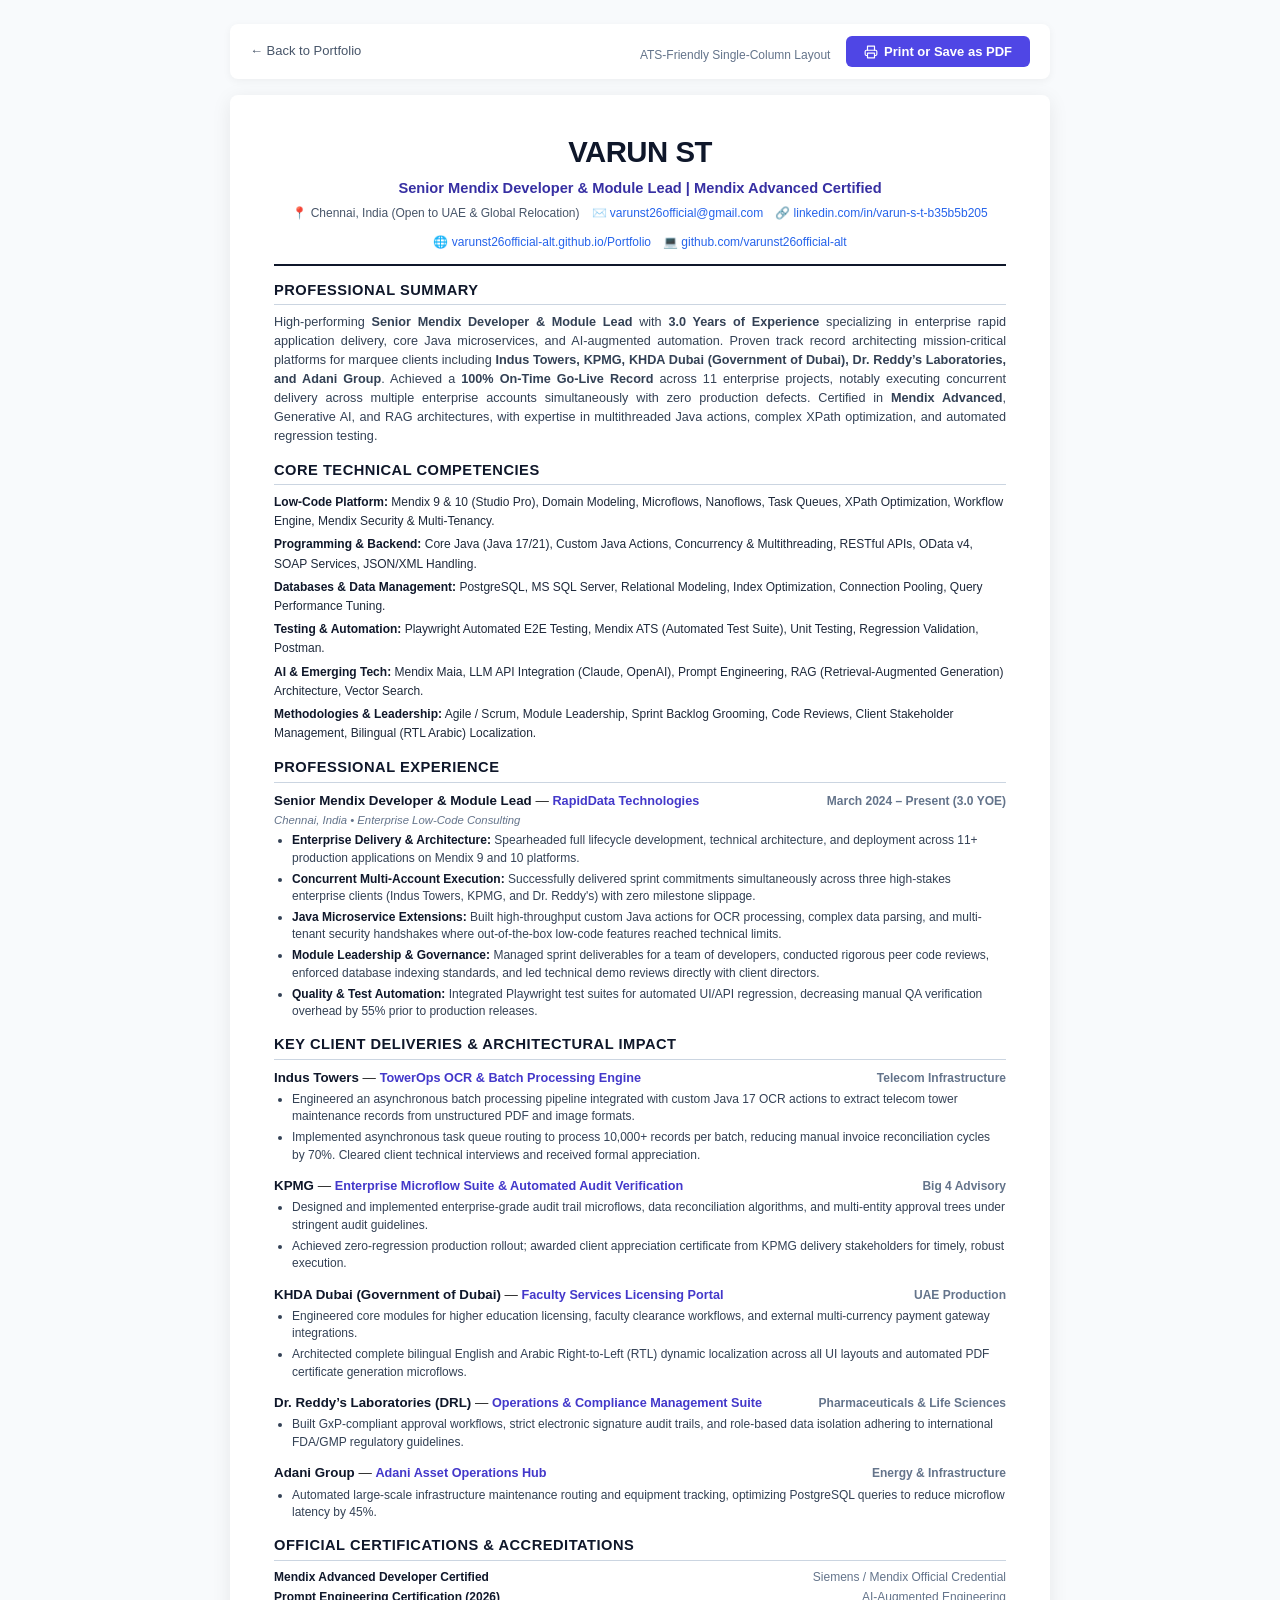
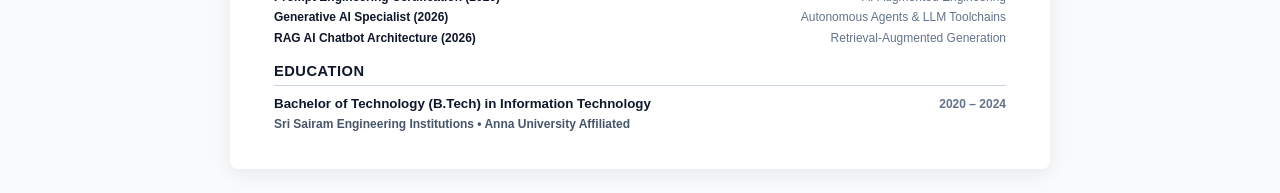
==== resume.html @ daab5177 "feat: add ATS-optimized resume.html and integrate View Resume CTA" ====
<!DOCTYPE html>
<html lang="en">
<head>
  <meta charset="UTF-8">
  <meta name="viewport" content="width=device-width, initial-scale=1.0">
  <title>Varun ST - Senior Mendix Developer & Module Lead Resume</title>
  <style>
    /* ATS-Optimized Clean Typography & Styling */
    @page {
      size: A4;
      margin: 14mm 16mm;
    }

    * {
      box-sizing: border-box;
      margin: 0;
      padding: 0;
    }

    body {
      font-family: -apple-system, BlinkMacSystemFont, "Segoe UI", Roboto, Helvetica, Arial, sans-serif;
      color: #1a1a1a;
      line-height: 1.45;
      font-size: 10pt;
      background-color: #f8fafc;
      padding: 24px;
    }

    .resume-container {
      max-width: 820px;
      margin: 0 auto;
      background: #ffffff;
      padding: 36px 44px;
      box-shadow: 0 4px 20px rgba(0, 0, 0, 0.08);
      border-radius: 8px;
    }

    /* Action Bar (Screen Only) */
    .action-bar {
      max-width: 820px;
      margin: 0 auto 16px auto;
      display: flex;
      justify-content: space-between;
      align-items: center;
      background: #ffffff;
      padding: 12px 20px;
      border-radius: 8px;
      box-shadow: 0 2px 8px rgba(0, 0, 0, 0.05);
    }

    .btn-print {
      background: #4f46e5;
      color: #ffffff;
      border: none;
      padding: 8px 18px;
      font-size: 13px;
      font-weight: 600;
      border-radius: 6px;
      cursor: pointer;
      display: inline-flex;
      align-items: center;
      gap: 6px;
      text-decoration: none;
    }

    .btn-back {
      color: #475569;
      text-decoration: none;
      font-size: 13px;
      font-weight: 500;
    }

    /* Header */
    header {
      border-bottom: 2px solid #0f172a;
      padding-bottom: 12px;
      margin-bottom: 14px;
      text-align: center;
    }

    h1 {
      font-size: 22pt;
      font-weight: 800;
      letter-spacing: -0.5px;
      color: #0f172a;
      text-transform: uppercase;
      margin-bottom: 4px;
    }

    .headline {
      font-size: 11pt;
      font-weight: 700;
      color: #3730a3;
      margin-bottom: 6px;
    }

    .contact-line {
      font-size: 9pt;
      color: #475569;
      display: flex;
      flex-wrap: wrap;
      justify-content: center;
      gap: 12px;
    }

    .contact-line a {
      color: #2563eb;
      text-decoration: none;
    }

    /* Section Headings */
    h2 {
      font-size: 11pt;
      font-weight: 800;
      color: #0f172a;
      text-transform: uppercase;
      letter-spacing: 0.5px;
      border-bottom: 1px solid #cbd5e1;
      padding-bottom: 3px;
      margin-top: 14px;
      margin-bottom: 8px;
    }

    /* Summary */
    .summary-text {
      font-size: 9.5pt;
      color: #334155;
      text-align: justify;
      line-height: 1.5;
    }

    /* Skills Grid */
    .skills-section {
      font-size: 9pt;
      color: #1e293b;
      line-height: 1.6;
    }

    .skills-row {
      margin-bottom: 4px;
    }

    .skills-label {
      font-weight: 700;
      color: #0f172a;
    }

    /* Experience & Projects */
    .experience-item {
      margin-bottom: 12px;
    }

    .item-header {
      display: flex;
      justify-content: space-between;
      align-items: baseline;
      margin-bottom: 2px;
    }

    .item-title {
      font-size: 10pt;
      font-weight: 700;
      color: #0f172a;
    }

    .item-company {
      font-size: 9.5pt;
      font-weight: 600;
      color: #4338ca;
    }

    .item-date {
      font-size: 9pt;
      font-weight: 600;
      color: #64748b;
    }

    .item-location {
      font-size: 8.5pt;
      color: #64748b;
      font-style: italic;
    }

    /* Bullet Lists */
    ul {
      list-style-type: disc;
      margin-left: 18px;
      margin-top: 4px;
    }

    li {
      font-size: 9pt;
      color: #334155;
      margin-bottom: 3.5px;
      line-height: 1.45;
    }

    li strong {
      color: #0f172a;
    }

    /* Certifications */
    .cert-item {
      display: flex;
      justify-content: space-between;
      font-size: 9pt;
      margin-bottom: 3px;
    }

    .cert-name {
      font-weight: 600;
      color: #0f172a;
    }

    .cert-issuer {
      color: #64748b;
    }

    /* Print Stylesheet Overrides */
    @media print {
      body {
        background: none;
        padding: 0;
        font-size: 9.5pt;
      }

      .action-bar {
        display: none !important;
      }

      .resume-container {
        box-shadow: none;
        padding: 0;
        max-width: 100%;
        border-radius: 0;
      }

      a {
        text-decoration: none;
        color: inherit;
      }
    }
  </style>
</head>
<body>

  <!-- Screen Top Bar with Print/Save Trigger -->
  <div class="action-bar">
    <a href="index.html" class="btn-back">← Back to Portfolio</a>
    <div>
      <span style="font-size: 12px; color: #64748b; margin-right: 12px;">ATS-Friendly Single-Column Layout</span>
      <button onclick="window.print()" class="btn-print">
        <svg width="14" height="14" viewBox="0 0 24 24" fill="none" stroke="currentColor" stroke-width="2" stroke-linecap="round" stroke-linejoin="round">
          <polyline points="6 9 6 2 18 2 18 9"></polyline>
          <path d="M6 18H4a2 2 0 0 1-2-2v-5a2 2 0 0 1 2-2h16a2 2 0 0 1 2 2v5a2 2 0 0 1-2 2h-2"></path>
          <rect x="6" y="14" width="12" height="8"></rect>
        </svg>
        Print or Save as PDF
      </button>
    </div>
  </div>

  <div class="resume-container">

    <!-- HEADER -->
    <header>
      <h1>VARUN ST</h1>
      <div class="headline">Senior Mendix Developer & Module Lead | Mendix Advanced Certified</div>
      <div class="contact-line">
        <span>📍 Chennai, India (Open to UAE & Global Relocation)</span>
        <span>✉️ <a href="mailto:varunst26official@gmail.com">varunst26official@gmail.com</a></span>
        <span>🔗 <a href="https://www.linkedin.com/in/varun-s-t-b35b5b205">linkedin.com/in/varun-s-t-b35b5b205</a></span>
        <span>🌐 <a href="https://varunst26official-alt.github.io/Portfolio/">varunst26official-alt.github.io/Portfolio</a></span>
        <span>💻 <a href="https://github.com/varunst26official-alt">github.com/varunst26official-alt</a></span>
      </div>
    </header>

    <!-- PROFESSIONAL SUMMARY -->
    <section>
      <h2>Professional Summary</h2>
      <p class="summary-text">
        High-performing <strong>Senior Mendix Developer & Module Lead</strong> with <strong>3.0 Years of Experience</strong> specializing in enterprise rapid application delivery, core Java microservices, and AI-augmented automation. Proven track record architecting mission-critical platforms for marquee clients including <strong>Indus Towers, KPMG, KHDA Dubai (Government of Dubai), Dr. Reddy’s Laboratories, and Adani Group</strong>. Achieved a <strong>100% On-Time Go-Live Record</strong> across 11 enterprise projects, notably executing concurrent delivery across multiple enterprise accounts simultaneously with zero production defects. Certified in <strong>Mendix Advanced</strong>, Generative AI, and RAG architectures, with expertise in multithreaded Java actions, complex XPath optimization, and automated regression testing.
      </p>
    </section>

    <!-- CORE TECHNICAL COMPETENCIES -->
    <section>
      <h2>Core Technical Competencies</h2>
      <div class="skills-section">
        <div class="skills-row">
          <span class="skills-label">Low-Code Platform:</span> Mendix 9 & 10 (Studio Pro), Domain Modeling, Microflows, Nanoflows, Task Queues, XPath Optimization, Workflow Engine, Mendix Security & Multi-Tenancy.
        </div>
        <div class="skills-row">
          <span class="skills-label">Programming & Backend:</span> Core Java (Java 17/21), Custom Java Actions, Concurrency & Multithreading, RESTful APIs, OData v4, SOAP Services, JSON/XML Handling.
        </div>
        <div class="skills-row">
          <span class="skills-label">Databases & Data Management:</span> PostgreSQL, MS SQL Server, Relational Modeling, Index Optimization, Connection Pooling, Query Performance Tuning.
        </div>
        <div class="skills-row">
          <span class="skills-label">Testing & Automation:</span> Playwright Automated E2E Testing, Mendix ATS (Automated Test Suite), Unit Testing, Regression Validation, Postman.
        </div>
        <div class="skills-row">
          <span class="skills-label">AI & Emerging Tech:</span> Mendix Maia, LLM API Integration (Claude, OpenAI), Prompt Engineering, RAG (Retrieval-Augmented Generation) Architecture, Vector Search.
        </div>
        <div class="skills-row">
          <span class="skills-label">Methodologies & Leadership:</span> Agile / Scrum, Module Leadership, Sprint Backlog Grooming, Code Reviews, Client Stakeholder Management, Bilingual (RTL Arabic) Localization.
        </div>
      </div>
    </section>

    <!-- PROFESSIONAL EXPERIENCE -->
    <section>
      <h2>Professional Experience</h2>
      <div class="experience-item">
        <div class="item-header">
          <div>
            <span class="item-title">Senior Mendix Developer & Module Lead</span> — <span class="item-company">RapidData Technologies</span>
          </div>
          <span class="item-date">March 2024 – Present (3.0 YOE)</span>
        </div>
        <div class="item-location">Chennai, India • Enterprise Low-Code Consulting</div>
        <ul>
          <li><strong>Enterprise Delivery & Architecture:</strong> Spearheaded full lifecycle development, technical architecture, and deployment across 11+ production applications on Mendix 9 and 10 platforms.</li>
          <li><strong>Concurrent Multi-Account Execution:</strong> Successfully delivered sprint commitments simultaneously across three high-stakes enterprise clients (Indus Towers, KPMG, and Dr. Reddy's) with zero milestone slippage.</li>
          <li><strong>Java Microservice Extensions:</strong> Built high-throughput custom Java actions for OCR processing, complex data parsing, and multi-tenant security handshakes where out-of-the-box low-code features reached technical limits.</li>
          <li><strong>Module Leadership & Governance:</strong> Managed sprint deliverables for a team of developers, conducted rigorous peer code reviews, enforced database indexing standards, and led technical demo reviews directly with client directors.</li>
          <li><strong>Quality & Test Automation:</strong> Integrated Playwright test suites for automated UI/API regression, decreasing manual QA verification overhead by 55% prior to production releases.</li>
        </ul>
      </div>
    </section>

    <!-- KEY CLIENT DELIVERIES & CASE STUDIES -->
    <section>
      <h2>Key Client Deliveries & Architectural Impact</h2>
      
      <div class="experience-item">
        <div class="item-header">
          <div>
            <span class="item-title">Indus Towers</span> — <span class="item-company">TowerOps OCR & Batch Processing Engine</span>
          </div>
          <span class="item-date">Telecom Infrastructure</span>
        </div>
        <ul>
          <li>Engineered an asynchronous batch processing pipeline integrated with custom Java 17 OCR actions to extract telecom tower maintenance records from unstructured PDF and image formats.</li>
          <li>Implemented asynchronous task queue routing to process 10,000+ records per batch, reducing manual invoice reconciliation cycles by 70%. Cleared client technical interviews and received formal appreciation.</li>
        </ul>
      </div>

      <div class="experience-item">
        <div class="item-header">
          <div>
            <span class="item-title">KPMG</span> — <span class="item-company">Enterprise Microflow Suite & Automated Audit Verification</span>
          </div>
          <span class="item-date">Big 4 Advisory</span>
        </div>
        <ul>
          <li>Designed and implemented enterprise-grade audit trail microflows, data reconciliation algorithms, and multi-entity approval trees under stringent audit guidelines.</li>
          <li>Achieved zero-regression production rollout; awarded client appreciation certificate from KPMG delivery stakeholders for timely, robust execution.</li>
        </ul>
      </div>

      <div class="experience-item">
        <div class="item-header">
          <div>
            <span class="item-title">KHDA Dubai (Government of Dubai)</span> — <span class="item-company">Faculty Services Licensing Portal</span>
          </div>
          <span class="item-date">UAE Production</span>
        </div>
        <ul>
          <li>Engineered core modules for higher education licensing, faculty clearance workflows, and external multi-currency payment gateway integrations.</li>
          <li>Architected complete bilingual English and Arabic Right-to-Left (RTL) dynamic localization across all UI layouts and automated PDF certificate generation microflows.</li>
        </ul>
      </div>

      <div class="experience-item">
        <div class="item-header">
          <div>
            <span class="item-title">Dr. Reddy’s Laboratories (DRL)</span> — <span class="item-company">Operations & Compliance Management Suite</span>
          </div>
          <span class="item-date">Pharmaceuticals & Life Sciences</span>
        </div>
        <ul>
          <li>Built GxP-compliant approval workflows, strict electronic signature audit trails, and role-based data isolation adhering to international FDA/GMP regulatory guidelines.</li>
        </ul>
      </div>

      <div class="experience-item">
        <div class="item-header">
          <div>
            <span class="item-title">Adani Group</span> — <span class="item-company">Adani Asset Operations Hub</span>
          </div>
          <span class="item-date">Energy & Infrastructure</span>
        </div>
        <ul>
          <li>Automated large-scale infrastructure maintenance routing and equipment tracking, optimizing PostgreSQL queries to reduce microflow latency by 45%.</li>
        </ul>
      </div>
    </section>

    <!-- CERTIFICATIONS -->
    <section>
      <h2>Official Certifications & Accreditations</h2>
      <div class="cert-item">
        <span class="cert-name">Mendix Advanced Developer Certified</span>
        <span class="cert-issuer">Siemens / Mendix Official Credential</span>
      </div>
      <div class="cert-item">
        <span class="cert-name">Prompt Engineering Certification (2026)</span>
        <span class="cert-issuer">AI-Augmented Engineering</span>
      </div>
      <div class="cert-item">
        <span class="cert-name">Generative AI Specialist (2026)</span>
        <span class="cert-issuer">Autonomous Agents & LLM Toolchains</span>
      </div>
      <div class="cert-item">
        <span class="cert-name">RAG AI Chatbot Architecture (2026)</span>
        <span class="cert-issuer">Retrieval-Augmented Generation</span>
      </div>
    </section>

    <!-- EDUCATION -->
    <section>
      <h2>Education</h2>
      <div class="item-header">
        <div>
          <span class="item-title">Bachelor of Technology (B.Tech) in Information Technology</span>
        </div>
        <span class="item-date">2020 – 2024</span>
      </div>
      <div class="item-company" style="color: #475569; font-size: 9pt;">Sri Sairam Engineering Institutions • Anna University Affiliated</div>
    </section>

  </div>

</body>
</html>
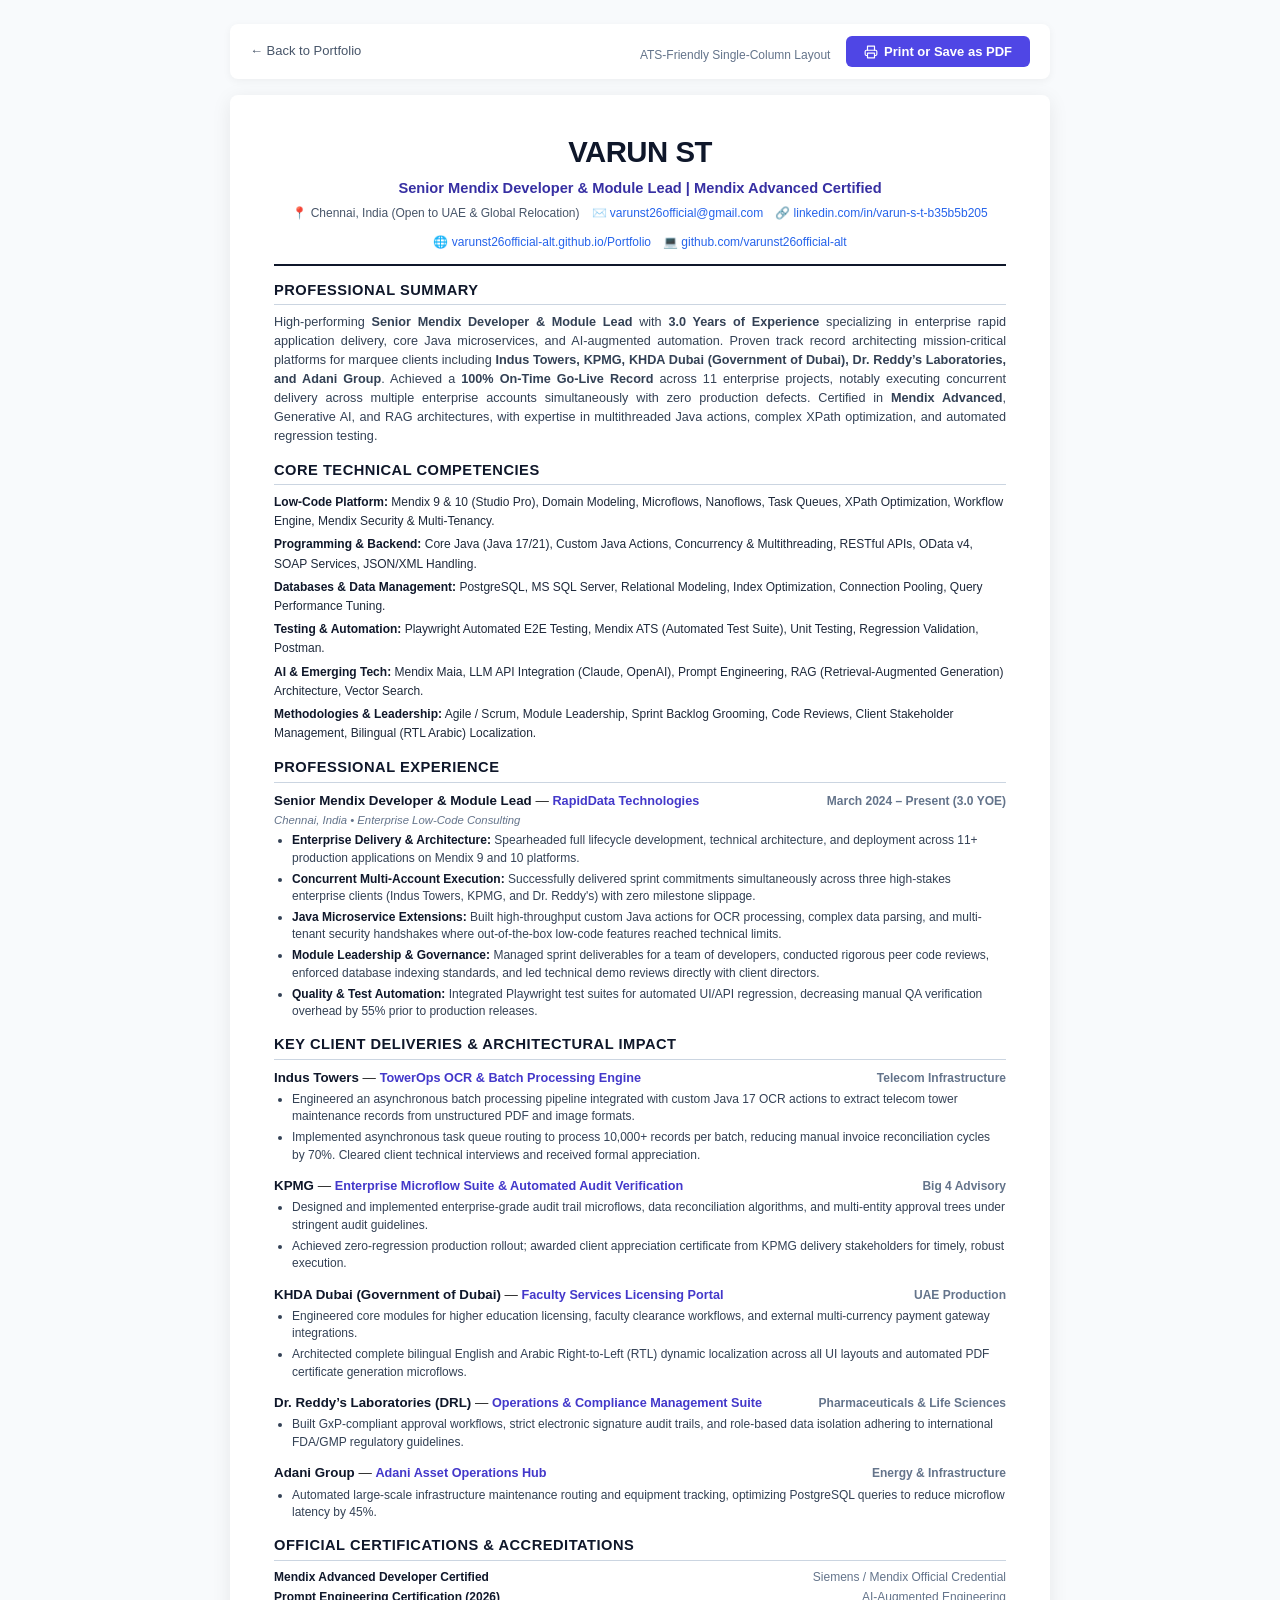
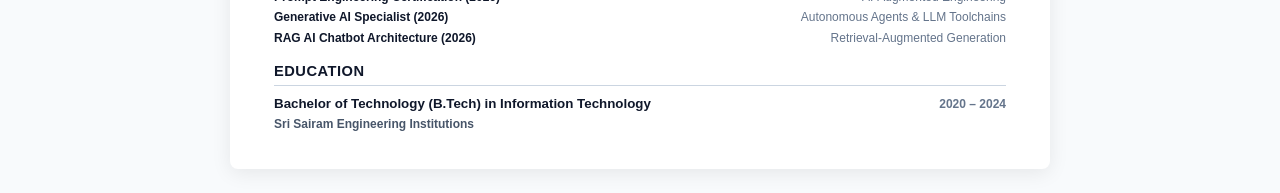
==== commit 89f21a66: "fix: remove Anna University affiliation from Education section" ====
--- a/resume.html
+++ b/resume.html
@@ -427,7 +427,7 @@
         </div>
         <span class="item-date">2020 – 2024</span>
       </div>
-      <div class="item-company" style="color: #475569; font-size: 9pt;">Sri Sairam Engineering Institutions • Anna University Affiliated</div>
+      <div class="item-company" style="color: #475569; font-size: 9pt;">Sri Sairam Engineering Institutions</div>
     </section>
 
   </div>
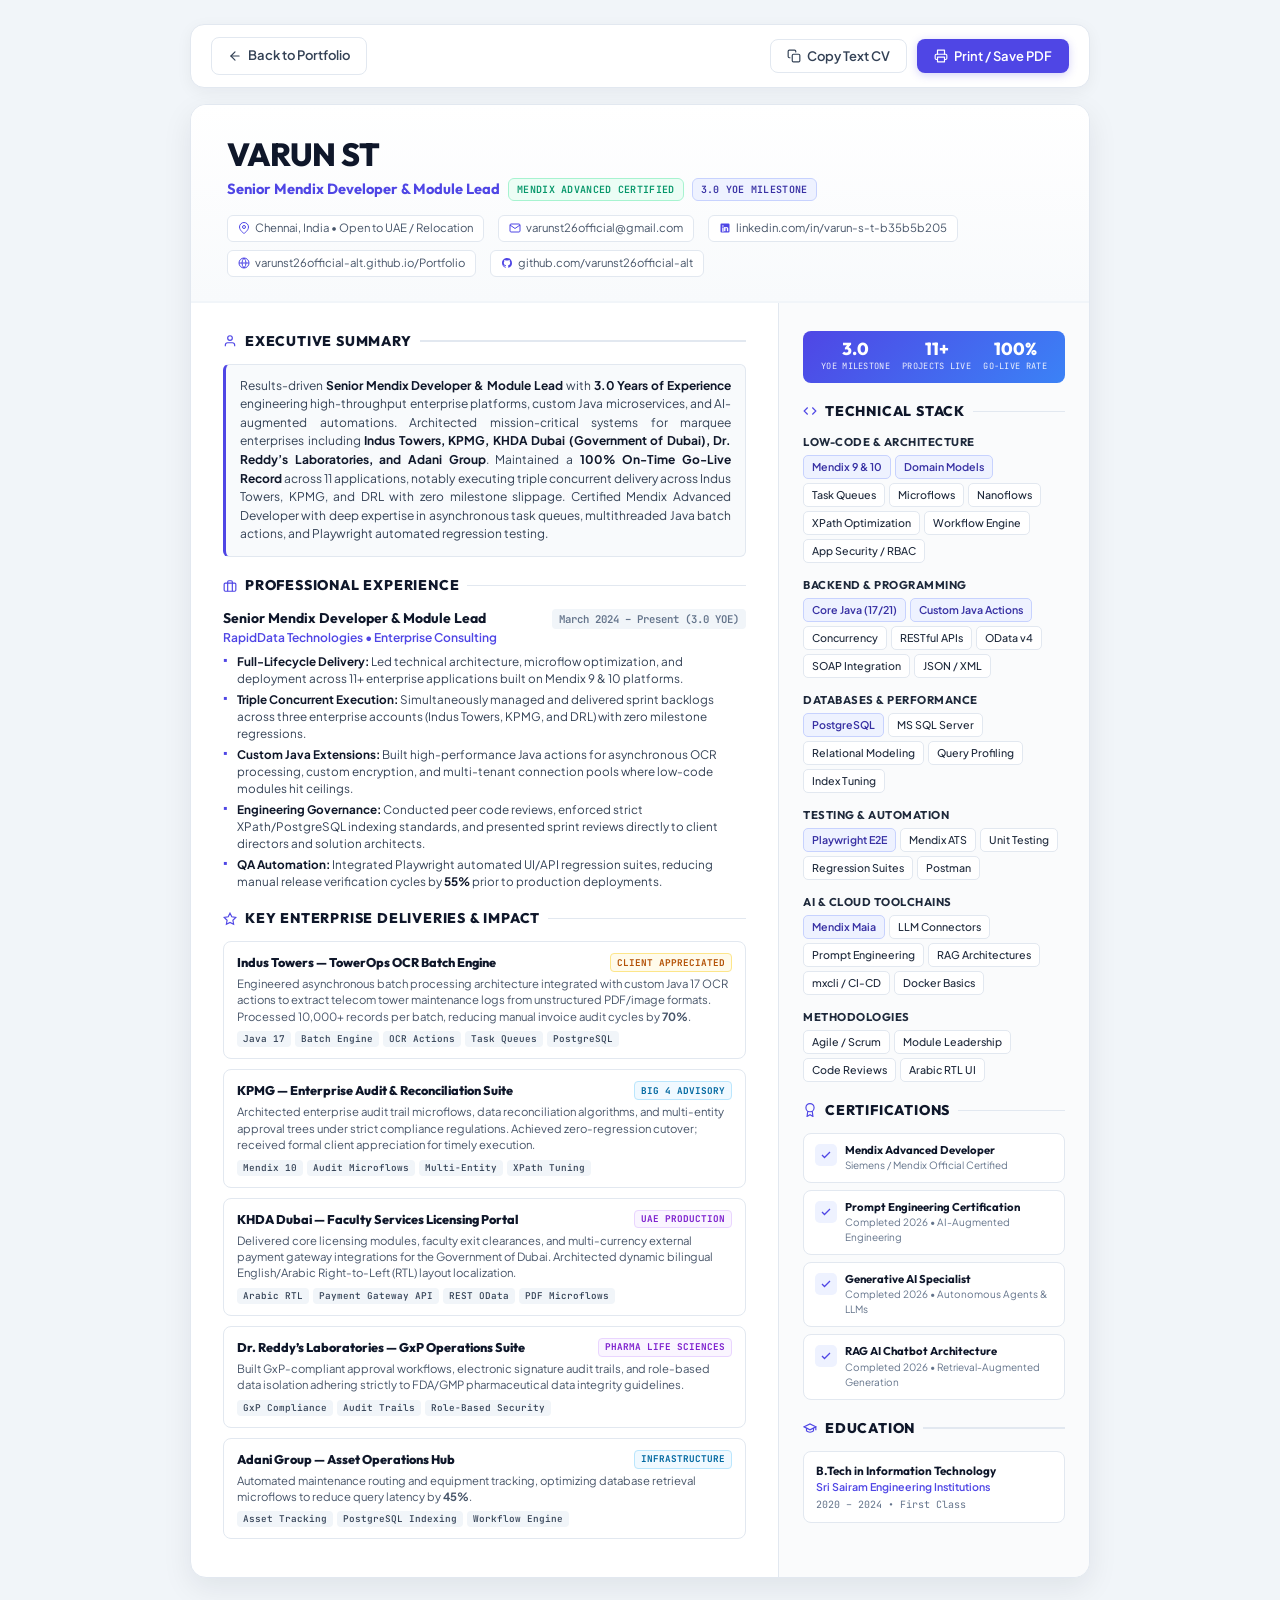
==== commit 8b33acf6: "feat: redesign resume with modern executive Picto aesthetic, tech chips, and print styles" ====
--- a/resume.html
+++ b/resume.html
@@ -3,12 +3,37 @@
 <head>
   <meta charset="UTF-8">
   <meta name="viewport" content="width=device-width, initial-scale=1.0">
-  <title>Varun ST - Senior Mendix Developer & Module Lead Resume</title>
+  <title>Varun ST — Senior Mendix Developer & Module Lead | Executive CV</title>
+  
+  <!-- Modern Google Fonts -->
+  <link rel="preconnect" href="https://fonts.googleapis.com">
+  <link rel="preconnect" href="https://fonts.gstatic.com" crossorigin>
+  <link href="https://fonts.googleapis.com/css2?family=Outfit:wght@400;500;600;700;800&family=Plus+Jakarta+Sans:wght@300;400;500;600;700;800&family=JetBrains+Mono:wght@400;500;600&display=swap" rel="stylesheet">
+
   <style>
-    /* ATS-Optimized Clean Typography & Styling */
+    /* CSS Variables for Clean Contemporary Theme */
+    :root {
+      --primary: #4f46e5;
+      --primary-dark: #3730a3;
+      --primary-light: #eef2ff;
+      --primary-border: #c7d2fe;
+      --slate-900: #0f172a;
+      --slate-800: #1e293b;
+      --slate-700: #334155;
+      --slate-600: #475569;
+      --slate-500: #64748b;
+      --slate-400: #94a3b8;
+      --slate-200: #e2e8f0;
+      --slate-100: #f1f5f9;
+      --slate-50: #f8fafc;
+      --emerald-600: #059669;
+      --emerald-50: #ecfdf5;
+      --emerald-border: #a7f3d0;
+    }
+
     @page {
       size: A4;
-      margin: 14mm 16mm;
+      margin: 12mm 14mm;
     }
 
     * {
@@ -18,419 +43,1056 @@
     }
 
     body {
-      font-family: -apple-system, BlinkMacSystemFont, "Segoe UI", Roboto, Helvetica, Arial, sans-serif;
-      color: #1a1a1a;
-      line-height: 1.45;
-      font-size: 10pt;
-      background-color: #f8fafc;
-      padding: 24px;
-    }
-
-    .resume-container {
-      max-width: 820px;
+      font-family: 'Plus Jakarta Sans', -apple-system, BlinkMacSystemFont, "Segoe UI", Roboto, sans-serif;
+      color: var(--slate-700);
+      background-color: #f1f5f9;
+      line-height: 1.5;
+      font-size: 9.5pt;
+      padding: 24px 16px;
+      -webkit-font-smoothing: antialiased;
+    }
+
+    /* Top Floating Action Bar */
+    .top-action-bar {
+      max-width: 900px;
+      margin: 0 auto 16px auto;
+      display: flex;
+      flex-wrap: wrap;
+      justify-content: space-between;
+      align-items: center;
+      gap: 12px;
+      background: #ffffff;
+      padding: 12px 20px;
+      border-radius: 14px;
+      box-shadow: 0 4px 16px rgba(15, 23, 42, 0.05);
+      border: 1px solid var(--slate-200);
+    }
+
+    .btn-group {
+      display: flex;
+      align-items: center;
+      gap: 10px;
+    }
+
+    .btn {
+      display: inline-flex;
+      align-items: center;
+      gap: 6px;
+      font-family: 'Plus Jakarta Sans', sans-serif;
+      font-size: 13px;
+      font-weight: 600;
+      padding: 8px 16px;
+      border-radius: 8px;
+      cursor: pointer;
+      text-decoration: none;
+      transition: all 0.2s ease;
+      border: 1px solid transparent;
+    }
+
+    .btn-primary {
+      background: var(--primary);
+      color: #ffffff;
+      box-shadow: 0 2px 8px rgba(79, 70, 229, 0.25);
+    }
+
+    .btn-primary:hover {
+      background: var(--primary-dark);
+      transform: translateY(-1px);
+    }
+
+    .btn-secondary {
+      background: #ffffff;
+      color: var(--slate-700);
+      border-color: var(--slate-200);
+    }
+
+    .btn-secondary:hover {
+      background: var(--slate-50);
+      border-color: var(--slate-400);
+      color: var(--slate-900);
+    }
+
+    /* Resume Document Wrapper */
+    .resume-canvas {
+      max-width: 900px;
       margin: 0 auto;
       background: #ffffff;
-      padding: 36px 44px;
-      box-shadow: 0 4px 20px rgba(0, 0, 0, 0.08);
-      border-radius: 8px;
-    }
-
-    /* Action Bar (Screen Only) */
-    .action-bar {
-      max-width: 820px;
-      margin: 0 auto 16px auto;
+      border-radius: 16px;
+      box-shadow: 0 10px 30px rgba(15, 23, 42, 0.08);
+      border: 1px solid var(--slate-200);
+      overflow: hidden;
+    }
+
+    /* Executive Header */
+    .resume-header {
+      padding: 32px 36px 24px 36px;
+      border-bottom: 2px solid var(--slate-100);
+      background: linear-gradient(180deg, #ffffff 0%, var(--slate-50) 100%);
+    }
+
+    .header-top {
       display: flex;
       justify-content: space-between;
-      align-items: center;
-      background: #ffffff;
-      padding: 12px 20px;
-      border-radius: 8px;
-      box-shadow: 0 2px 8px rgba(0, 0, 0, 0.05);
-    }
-
-    .btn-print {
-      background: #4f46e5;
-      color: #ffffff;
-      border: none;
-      padding: 8px 18px;
-      font-size: 13px;
-      font-weight: 600;
-      border-radius: 6px;
-      cursor: pointer;
-      display: inline-flex;
-      align-items: center;
-      gap: 6px;
-      text-decoration: none;
-    }
-
-    .btn-back {
-      color: #475569;
-      text-decoration: none;
-      font-size: 13px;
-      font-weight: 500;
-    }
-
-    /* Header */
-    header {
-      border-bottom: 2px solid #0f172a;
-      padding-bottom: 12px;
-      margin-bottom: 14px;
-      text-align: center;
-    }
-
-    h1 {
-      font-size: 22pt;
+      align-items: flex-start;
+      gap: 16px;
+      margin-bottom: 12px;
+    }
+
+    .name-block h1 {
+      font-family: 'Outfit', sans-serif;
+      font-size: 24pt;
       font-weight: 800;
+      color: var(--slate-900);
       letter-spacing: -0.5px;
-      color: #0f172a;
-      text-transform: uppercase;
-      margin-bottom: 4px;
-    }
-
-    .headline {
+      line-height: 1.1;
+      margin-bottom: 6px;
+    }
+
+    .role-badge-row {
+      display: flex;
+      flex-wrap: wrap;
+      align-items: center;
+      gap: 8px;
+    }
+
+    .role-title {
+      font-family: 'Outfit', sans-serif;
       font-size: 11pt;
       font-weight: 700;
-      color: #3730a3;
+      color: var(--primary);
+    }
+
+    .pill-badge {
+      display: inline-flex;
+      align-items: center;
+      gap: 4px;
+      font-family: 'JetBrains Mono', monospace;
+      font-size: 7.5pt;
+      font-weight: 600;
+      padding: 3px 8px;
+      border-radius: 6px;
+      text-transform: uppercase;
+      letter-spacing: 0.3px;
+    }
+
+    .pill-emerald {
+      background: var(--emerald-50);
+      color: var(--emerald-600);
+      border: 1px solid var(--emerald-border);
+    }
+
+    .pill-indigo {
+      background: var(--primary-light);
+      color: var(--primary-dark);
+      border: 1px solid var(--primary-border);
+    }
+
+    /* Contact Chips */
+    .contact-grid {
+      display: flex;
+      flex-wrap: wrap;
+      gap: 8px 14px;
+      margin-top: 14px;
+      font-size: 8.5pt;
+    }
+
+    .contact-item {
+      display: inline-flex;
+      align-items: center;
+      gap: 5px;
+      color: var(--slate-600);
+      text-decoration: none;
+      background: #ffffff;
+      padding: 4px 10px;
+      border-radius: 6px;
+      border: 1px solid var(--slate-200);
+      transition: all 0.15s ease;
+    }
+
+    .contact-item:hover {
+      color: var(--primary);
+      border-color: var(--primary-border);
+      background: var(--primary-light);
+    }
+
+    .contact-item svg {
+      width: 12px;
+      height: 12px;
+      flex-shrink: 0;
+      color: var(--primary);
+    }
+
+    /* Main Body 2-Column Split */
+    .resume-body {
+      display: grid;
+      grid-template-columns: 1fr 310px;
+      gap: 0;
+    }
+
+    .main-column {
+      padding: 28px 32px;
+      border-right: 1px solid var(--slate-200);
+    }
+
+    .side-column {
+      padding: 28px 24px;
+      background: #fafbfc;
+    }
+
+    /* Section Headers */
+    .section-title {
+      font-family: 'Outfit', sans-serif;
+      font-size: 10.5pt;
+      font-weight: 800;
+      color: var(--slate-900);
+      text-transform: uppercase;
+      letter-spacing: 0.8px;
+      display: flex;
+      align-items: center;
+      gap: 8px;
+      margin-bottom: 12px;
+      margin-top: 18px;
+    }
+
+    .section-title:first-child {
+      margin-top: 0;
+    }
+
+    .section-title::after {
+      content: "";
+      flex: 1;
+      height: 1.5px;
+      background: var(--slate-200);
+    }
+
+    .section-icon {
+      width: 14px;
+      height: 14px;
+      color: var(--primary);
+      flex-shrink: 0;
+    }
+
+    /* Summary Card */
+    .summary-box {
+      font-size: 9pt;
+      line-height: 1.55;
+      color: var(--slate-700);
+      background: var(--slate-50);
+      border: 1px solid var(--slate-200);
+      border-left: 3px solid var(--primary);
+      padding: 12px 14px;
+      border-radius: 6px;
+      margin-bottom: 16px;
+      text-align: justify;
+    }
+
+    .summary-box strong {
+      color: var(--slate-900);
+    }
+
+    /* Experience Card */
+    .job-card {
+      margin-bottom: 16px;
+      break-inside: avoid;
+    }
+
+    .job-header {
+      display: flex;
+      justify-content: space-between;
+      align-items: baseline;
+      gap: 8px;
+      margin-bottom: 4px;
+    }
+
+    .job-title {
+      font-family: 'Outfit', sans-serif;
+      font-size: 10.5pt;
+      font-weight: 700;
+      color: var(--slate-900);
+    }
+
+    .job-company {
+      font-size: 9pt;
+      font-weight: 600;
+      color: var(--primary);
+    }
+
+    .job-meta {
+      font-family: 'JetBrains Mono', monospace;
+      font-size: 8pt;
+      font-weight: 600;
+      color: var(--slate-500);
+      background: var(--slate-100);
+      padding: 2px 7px;
+      border-radius: 4px;
+      white-space: nowrap;
+    }
+
+    /* Project Items */
+    .project-entry {
+      background: #ffffff;
+      border: 1px solid var(--slate-200);
+      border-radius: 8px;
+      padding: 11px 13px;
+      margin-bottom: 10px;
+      break-inside: avoid;
+      transition: border-color 0.15s ease;
+    }
+
+    .project-entry:hover {
+      border-color: var(--primary-border);
+    }
+
+    .project-header-line {
+      display: flex;
+      justify-content: space-between;
+      align-items: center;
+      gap: 6px;
+      margin-bottom: 4px;
+    }
+
+    .project-client {
+      font-family: 'Outfit', sans-serif;
+      font-size: 9.5pt;
+      font-weight: 800;
+      color: var(--slate-900);
+      display: flex;
+      align-items: center;
+      gap: 6px;
+    }
+
+    .project-badge {
+      font-family: 'JetBrains Mono', monospace;
+      font-size: 7pt;
+      font-weight: 700;
+      padding: 1.5px 6px;
+      border-radius: 4px;
+      text-transform: uppercase;
+    }
+
+    .badge-amber {
+      background: #fffbeb;
+      color: #b45309;
+      border: 1px solid #fde68a;
+    }
+
+    .badge-sky {
+      background: #f0f9ff;
+      color: #0369a1;
+      border: 1px solid #bae6fd;
+    }
+
+    .badge-purple {
+      background: #faf5ff;
+      color: #7e22ce;
+      border: 1px solid #e9d5ff;
+    }
+
+    .project-desc {
+      font-size: 8.5pt;
+      color: var(--slate-600);
+      line-height: 1.45;
       margin-bottom: 6px;
     }
 
-    .contact-line {
+    .tech-tags {
+      display: flex;
+      flex-wrap: wrap;
+      gap: 4px;
+    }
+
+    .tech-tag {
+      font-family: 'JetBrains Mono', monospace;
+      font-size: 7pt;
+      font-weight: 500;
+      background: var(--slate-100);
+      color: var(--slate-700);
+      padding: 1px 6px;
+      border-radius: 4px;
+    }
+
+    /* Bullet Points */
+    ul.bullet-list {
+      list-style-type: none;
+      margin-top: 6px;
+    }
+
+    ul.bullet-list li {
+      position: relative;
+      padding-left: 14px;
+      font-size: 8.8pt;
+      color: var(--slate-700);
+      margin-bottom: 4px;
+      line-height: 1.45;
+    }
+
+    ul.bullet-list li::before {
+      content: "▪";
+      position: absolute;
+      left: 0;
+      color: var(--primary);
       font-size: 9pt;
-      color: #475569;
-      display: flex;
-      flex-wrap: wrap;
-      justify-content: center;
-      gap: 12px;
-    }
-
-    .contact-line a {
-      color: #2563eb;
-      text-decoration: none;
-    }
-
-    /* Section Headings */
-    h2 {
-      font-size: 11pt;
-      font-weight: 800;
-      color: #0f172a;
+      line-height: 1.2;
+    }
+
+    ul.bullet-list li strong {
+      color: var(--slate-900);
+    }
+
+    /* Sidebar Skills Categories */
+    .skill-block {
+      margin-bottom: 14px;
+      break-inside: avoid;
+    }
+
+    .skill-category-name {
+      font-family: 'Outfit', sans-serif;
+      font-size: 8.5pt;
+      font-weight: 700;
+      color: var(--slate-800);
       text-transform: uppercase;
       letter-spacing: 0.5px;
-      border-bottom: 1px solid #cbd5e1;
-      padding-bottom: 3px;
-      margin-top: 14px;
-      margin-bottom: 8px;
-    }
-
-    /* Summary */
-    .summary-text {
-      font-size: 9.5pt;
-      color: #334155;
-      text-align: justify;
-      line-height: 1.5;
-    }
-
-    /* Skills Grid */
-    .skills-section {
-      font-size: 9pt;
-      color: #1e293b;
-      line-height: 1.6;
-    }
-
-    .skills-row {
       margin-bottom: 4px;
-    }
-
-    .skills-label {
+      display: flex;
+      align-items: center;
+      gap: 4px;
+    }
+
+    .skill-chips {
+      display: flex;
+      flex-wrap: wrap;
+      gap: 4px;
+    }
+
+    .skill-chip {
+      font-size: 8pt;
+      background: #ffffff;
+      border: 1px solid var(--slate-200);
+      padding: 3px 8px;
+      border-radius: 5px;
+      color: var(--slate-800);
+      font-weight: 500;
+      display: inline-block;
+    }
+
+    .skill-chip.highlight {
+      background: var(--primary-light);
+      border-color: var(--primary-border);
+      color: var(--primary-dark);
+      font-weight: 600;
+    }
+
+    /* Sidebar Certifications Cards */
+    .cert-card {
+      background: #ffffff;
+      border: 1px solid var(--slate-200);
+      border-radius: 8px;
+      padding: 9px 11px;
+      margin-bottom: 7px;
+      display: flex;
+      align-items: flex-start;
+      gap: 8px;
+      break-inside: avoid;
+    }
+
+    .cert-icon-wrap {
+      width: 22px;
+      height: 22px;
+      border-radius: 5px;
+      background: var(--primary-light);
+      color: var(--primary);
+      display: flex;
+      align-items: center;
+      justify-content: center;
+      flex-shrink: 0;
+      margin-top: 1px;
+    }
+
+    .cert-info h4 {
+      font-family: 'Outfit', sans-serif;
+      font-size: 8.5pt;
       font-weight: 700;
-      color: #0f172a;
-    }
-
-    /* Experience & Projects */
-    .experience-item {
-      margin-bottom: 12px;
-    }
-
-    .item-header {
-      display: flex;
-      justify-content: space-between;
-      align-items: baseline;
-      margin-bottom: 2px;
-    }
-
-    .item-title {
-      font-size: 10pt;
+      color: var(--slate-900);
+      line-height: 1.25;
+    }
+
+    .cert-info p {
+      font-size: 7.5pt;
+      color: var(--slate-500);
+      margin-top: 1px;
+    }
+
+    /* Education & Highlights */
+    .edu-card {
+      background: #ffffff;
+      border: 1px solid var(--slate-200);
+      border-radius: 8px;
+      padding: 10px 12px;
+      break-inside: avoid;
+    }
+
+    .edu-degree {
+      font-family: 'Outfit', sans-serif;
+      font-size: 8.8pt;
       font-weight: 700;
-      color: #0f172a;
-    }
-
-    .item-company {
-      font-size: 9.5pt;
+      color: var(--slate-900);
+    }
+
+    .edu-inst {
+      font-size: 8pt;
+      color: var(--primary);
       font-weight: 600;
-      color: #4338ca;
-    }
-
-    .item-date {
-      font-size: 9pt;
+    }
+
+    .edu-year {
+      font-family: 'JetBrains Mono', monospace;
+      font-size: 7.5pt;
+      color: var(--slate-500);
+      margin-top: 2px;
+    }
+
+    /* Key Achievement Metric Banner */
+    .metric-banner {
+      background: linear-gradient(135deg, #4f46e5 0%, #3b82f6 100%);
+      color: #ffffff;
+      padding: 10px 12px;
+      border-radius: 8px;
+      margin-bottom: 14px;
+      display: flex;
+      align-items: center;
+      justify-content: space-around;
+      text-align: center;
+    }
+
+    .metric-item .val {
+      font-family: 'Outfit', sans-serif;
+      font-size: 13pt;
+      font-weight: 800;
+      line-height: 1;
+    }
+
+    .metric-item .lbl {
+      font-family: 'JetBrains Mono', monospace;
+      font-size: 6.5pt;
+      text-transform: uppercase;
+      letter-spacing: 0.3px;
+      opacity: 0.9;
+      margin-top: 2px;
+    }
+
+    /* Toast Notification for Clipboard */
+    #copyToast {
+      display: none;
+      position: fixed;
+      bottom: 24px;
+      right: 24px;
+      background: #0f172a;
+      color: #ffffff;
+      padding: 10px 18px;
+      border-radius: 8px;
+      font-size: 12px;
       font-weight: 600;
-      color: #64748b;
-    }
-
-    .item-location {
-      font-size: 8.5pt;
-      color: #64748b;
-      font-style: italic;
-    }
-
-    /* Bullet Lists */
-    ul {
-      list-style-type: disc;
-      margin-left: 18px;
-      margin-top: 4px;
-    }
-
-    li {
-      font-size: 9pt;
-      color: #334155;
-      margin-bottom: 3.5px;
-      line-height: 1.45;
-    }
-
-    li strong {
-      color: #0f172a;
-    }
-
-    /* Certifications */
-    .cert-item {
-      display: flex;
-      justify-content: space-between;
-      font-size: 9pt;
-      margin-bottom: 3px;
-    }
-
-    .cert-name {
-      font-weight: 600;
-      color: #0f172a;
-    }
-
-    .cert-issuer {
-      color: #64748b;
-    }
-
-    /* Print Stylesheet Overrides */
+      box-shadow: 0 4px 14px rgba(0,0,0,0.2);
+      z-index: 1000;
+    }
+
+    /* PRINT SPECIFIC STYLES */
     @media print {
       body {
-        background: none;
-        padding: 0;
-        font-size: 9.5pt;
-      }
-
-      .action-bar {
+        background: #ffffff !important;
+        padding: 0 !important;
+        color: #0f172a !important;
+        font-size: 9pt !important;
+      }
+
+      .top-action-bar, #copyToast {
         display: none !important;
       }
 
-      .resume-container {
-        box-shadow: none;
-        padding: 0;
-        max-width: 100%;
-        border-radius: 0;
+      .resume-canvas {
+        box-shadow: none !important;
+        border: none !important;
+        max-width: 100% !important;
+        border-radius: 0 !important;
+      }
+
+      .resume-header {
+        padding: 0 0 16px 0 !important;
+        background: none !important;
+        border-bottom: 2px solid #0f172a !important;
+      }
+
+      .resume-body {
+        grid-template-columns: 1fr 270px !important;
+      }
+
+      .main-column {
+        padding: 16px 20px 0 0 !important;
+        border-right: 1px solid #cbd5e1 !important;
+      }
+
+      .side-column {
+        padding: 16px 0 0 18px !important;
+        background: #ffffff !important;
+      }
+
+      .contact-item {
+        border-color: #cbd5e1 !important;
       }
 
       a {
-        text-decoration: none;
-        color: inherit;
+        text-decoration: none !important;
+        color: inherit !important;
+      }
+
+      .btn {
+        display: none !important;
+      }
+    }
+
+    /* Responsive Mobile Screen View */
+    @media (max-width: 768px) {
+      .resume-body {
+        grid-template-columns: 1fr;
+      }
+      .main-column {
+        border-right: none;
+        border-bottom: 1px solid var(--slate-200);
+        padding: 24px 20px;
+      }
+      .side-column {
+        padding: 24px 20px;
+      }
+      .resume-header {
+        padding: 24px 20px;
+      }
+      .name-block h1 {
+        font-size: 20pt;
       }
     }
   </style>
 </head>
 <body>
 
-  <!-- Screen Top Bar with Print/Save Trigger -->
-  <div class="action-bar">
-    <a href="index.html" class="btn-back">← Back to Portfolio</a>
-    <div>
-      <span style="font-size: 12px; color: #64748b; margin-right: 12px;">ATS-Friendly Single-Column Layout</span>
-      <button onclick="window.print()" class="btn-print">
+  <!-- Floating Screen Action Bar -->
+  <div class="top-action-bar">
+    <a href="index.html" class="btn btn-secondary">
+      <svg width="14" height="14" viewBox="0 0 24 24" fill="none" stroke="currentColor" stroke-width="2" stroke-linecap="round" stroke-linejoin="round">
+        <line x1="19" y1="12" x2="5" y2="12"></line>
+        <polyline points="12 19 5 12 12 5"></polyline>
+      </svg>
+      Back to Portfolio
+    </a>
+
+    <div class="btn-group">
+      <button onclick="copyPlainText()" class="btn btn-secondary" title="Copy clean plain text formatted for job portals">
+        <svg width="14" height="14" viewBox="0 0 24 24" fill="none" stroke="currentColor" stroke-width="2" stroke-linecap="round" stroke-linejoin="round">
+          <rect x="9" y="9" width="13" height="13" rx="2" ry="2"></rect>
+          <path d="M5 15H4a2 2 0 0 1-2-2V4a2 2 0 0 1 2-2h9a2 2 0 0 1 2 2v1"></path>
+        </svg>
+        Copy Text CV
+      </button>
+
+      <button onclick="window.print()" class="btn btn-primary" title="Print or save as high-resolution PDF">
         <svg width="14" height="14" viewBox="0 0 24 24" fill="none" stroke="currentColor" stroke-width="2" stroke-linecap="round" stroke-linejoin="round">
           <polyline points="6 9 6 2 18 2 18 9"></polyline>
           <path d="M6 18H4a2 2 0 0 1-2-2v-5a2 2 0 0 1 2-2h16a2 2 0 0 1 2 2v5a2 2 0 0 1-2 2h-2"></path>
           <rect x="6" y="14" width="12" height="8"></rect>
         </svg>
-        Print or Save as PDF
+        Print / Save PDF
       </button>
     </div>
   </div>
 
-  <div class="resume-container">
-
-    <!-- HEADER -->
-    <header>
-      <h1>VARUN ST</h1>
-      <div class="headline">Senior Mendix Developer & Module Lead | Mendix Advanced Certified</div>
-      <div class="contact-line">
-        <span>📍 Chennai, India (Open to UAE & Global Relocation)</span>
-        <span>✉️ <a href="mailto:varunst26official@gmail.com">varunst26official@gmail.com</a></span>
-        <span>🔗 <a href="https://www.linkedin.com/in/varun-s-t-b35b5b205">linkedin.com/in/varun-s-t-b35b5b205</a></span>
-        <span>🌐 <a href="https://varunst26official-alt.github.io/Portfolio/">varunst26official-alt.github.io/Portfolio</a></span>
-        <span>💻 <a href="https://github.com/varunst26official-alt">github.com/varunst26official-alt</a></span>
+  <!-- Main Resume Document -->
+  <main class="resume-canvas">
+
+    <!-- EXECUTIVE HEADER -->
+    <header class="resume-header">
+      <div class="header-top">
+        <div class="name-block">
+          <h1>VARUN ST</h1>
+          <div class="role-badge-row">
+            <span class="role-title">Senior Mendix Developer & Module Lead</span>
+            <span class="pill-badge pill-emerald">Mendix Advanced Certified</span>
+            <span class="pill-badge pill-indigo">3.0 YOE Milestone</span>
+          </div>
+        </div>
+      </div>
+
+      <!-- Contact Badges with Micro-Icons -->
+      <div class="contact-grid">
+        <span class="contact-item">
+          <svg viewBox="0 0 24 24" fill="none" stroke="currentColor" stroke-width="2"><path d="M21 10c0 7-9 13-9 13s-9-6-9-13a9 9 0 0 1 18 0z"></path><circle cx="12" cy="10" r="3"></circle></svg>
+          Chennai, India • Open to UAE / Relocation
+        </span>
+        <a href="mailto:varunst26official@gmail.com" class="contact-item">
+          <svg viewBox="0 0 24 24" fill="none" stroke="currentColor" stroke-width="2"><path d="M4 4h16c1.1 0 2 .9 2 2v12c0 1.1-.9 2-2 2H4c-1.1 0-2-.9-2-2V6c0-1.1.9-2 2-2z"></path><polyline points="22,6 12,13 2,6"></polyline></svg>
+          varunst26official@gmail.com
+        </a>
+        <a href="https://www.linkedin.com/in/varun-s-t-b35b5b205" target="_blank" rel="noopener noreferrer" class="contact-item">
+          <svg viewBox="0 0 24 24" fill="currentColor"><path d="M19 3a2 2 0 0 1 2 2v14a2 2 0 0 1-2 2H5a2 2 0 0 1-2-2V5a2 2 0 0 1 2-2h14m-.5 15.5v-5.3a3.26 3.26 0 0 0-3.26-3.26c-.85 0-1.84.52-2.28 1.3v-1.11h-2.79v8.37h2.79v-4.93c0-.77.62-1.4 1.39-1.4a1.4 1.4 0 0 1 1.4 1.4v4.93h2.75M6.46 10.9v8.37H9.2V10.9H6.46M7.83 6.45a1.63 1.63 0 1 0 0 3.26 1.63 1.63 0 0 0 0-3.26Z"/></svg>
+          linkedin.com/in/varun-s-t-b35b5b205
+        </a>
+        <a href="https://varunst26official-alt.github.io/Portfolio/" target="_blank" rel="noopener noreferrer" class="contact-item">
+          <svg viewBox="0 0 24 24" fill="none" stroke="currentColor" stroke-width="2"><circle cx="12" cy="12" r="10"></circle><line x1="2" y1="12" x2="22" y2="12"></line><path d="M12 2a15.3 15.3 0 0 1 4 10 15.3 15.3 0 0 1-4 10 15.3 15.3 0 0 1-4-10 15.3 15.3 0 0 1 4-10z"></path></svg>
+          varunst26official-alt.github.io/Portfolio
+        </a>
+        <a href="https://github.com/varunst26official-alt" target="_blank" rel="noopener noreferrer" class="contact-item">
+          <svg viewBox="0 0 24 24" fill="currentColor"><path fill-rule="evenodd" clip-rule="evenodd" d="M12 2C6.477 2 2 6.484 2 12.017c0 4.425 2.865 8.18 6.839 9.504.5.092.682-.217.682-.483 0-.237-.008-.868-.013-1.703-2.782.605-3.369-1.343-3.369-1.343-.454-1.158-1.11-1.466-1.11-1.466-.908-.62.069-.608.069-.608 1.003.07 1.53 1.032 1.53 1.032.892 1.53 2.341 1.088 2.91.832.092-.647.35-1.088.636-1.338-2.22-.253-4.555-1.113-4.555-4.951 0-1.093.39-1.988 1.029-2.688-.103-.253-.446-1.272.098-2.65 0 0 .84-.27 2.75 1.026A9.564 9.564 0 0112 6.844c.85.004 1.705.115 2.504.337 1.909-1.296 2.747-1.027 2.747-1.027.546 1.379.202 2.398.1 2.651.64.7 1.028 1.595 1.028 2.688 0 3.848-2.339 4.695-4.566 4.943.359.309.678.92.678 1.855 0 1.338-.012 2.419-.012 2.747 0 .268.18.58.688.482A10.019 10.019 0 0022 12.017C22 6.484 17.522 2 12 2z"/></svg>
+          github.com/varunst26official-alt
+        </a>
       </div>
     </header>
 
-    <!-- PROFESSIONAL SUMMARY -->
-    <section>
-      <h2>Professional Summary</h2>
-      <p class="summary-text">
-        High-performing <strong>Senior Mendix Developer & Module Lead</strong> with <strong>3.0 Years of Experience</strong> specializing in enterprise rapid application delivery, core Java microservices, and AI-augmented automation. Proven track record architecting mission-critical platforms for marquee clients including <strong>Indus Towers, KPMG, KHDA Dubai (Government of Dubai), Dr. Reddy’s Laboratories, and Adani Group</strong>. Achieved a <strong>100% On-Time Go-Live Record</strong> across 11 enterprise projects, notably executing concurrent delivery across multiple enterprise accounts simultaneously with zero production defects. Certified in <strong>Mendix Advanced</strong>, Generative AI, and RAG architectures, with expertise in multithreaded Java actions, complex XPath optimization, and automated regression testing.
-      </p>
-    </section>
-
-    <!-- CORE TECHNICAL COMPETENCIES -->
-    <section>
-      <h2>Core Technical Competencies</h2>
-      <div class="skills-section">
-        <div class="skills-row">
-          <span class="skills-label">Low-Code Platform:</span> Mendix 9 & 10 (Studio Pro), Domain Modeling, Microflows, Nanoflows, Task Queues, XPath Optimization, Workflow Engine, Mendix Security & Multi-Tenancy.
-        </div>
-        <div class="skills-row">
-          <span class="skills-label">Programming & Backend:</span> Core Java (Java 17/21), Custom Java Actions, Concurrency & Multithreading, RESTful APIs, OData v4, SOAP Services, JSON/XML Handling.
-        </div>
-        <div class="skills-row">
-          <span class="skills-label">Databases & Data Management:</span> PostgreSQL, MS SQL Server, Relational Modeling, Index Optimization, Connection Pooling, Query Performance Tuning.
-        </div>
-        <div class="skills-row">
-          <span class="skills-label">Testing & Automation:</span> Playwright Automated E2E Testing, Mendix ATS (Automated Test Suite), Unit Testing, Regression Validation, Postman.
-        </div>
-        <div class="skills-row">
-          <span class="skills-label">AI & Emerging Tech:</span> Mendix Maia, LLM API Integration (Claude, OpenAI), Prompt Engineering, RAG (Retrieval-Augmented Generation) Architecture, Vector Search.
-        </div>
-        <div class="skills-row">
-          <span class="skills-label">Methodologies & Leadership:</span> Agile / Scrum, Module Leadership, Sprint Backlog Grooming, Code Reviews, Client Stakeholder Management, Bilingual (RTL Arabic) Localization.
-        </div>
+    <!-- 2-COLUMN BODY -->
+    <div class="resume-body">
+
+      <!-- LEFT PRIMARY TRACK: Summary, Experience, Flagship Deliveries -->
+      <div class="main-column">
+
+        <!-- Executive Summary -->
+        <h2 class="section-title">
+          <svg class="section-icon" viewBox="0 0 24 24" fill="none" stroke="currentColor" stroke-width="2"><path d="M20 21v-2a4 4 0 0 0-4-4H8a4 4 0 0 0-4 4v2"></path><circle cx="12" cy="7" r="4"></circle></svg>
+          Executive Summary
+        </h2>
+        <div class="summary-box">
+          Results-driven <strong>Senior Mendix Developer & Module Lead</strong> with <strong>3.0 Years of Experience</strong> engineering high-throughput enterprise platforms, custom Java microservices, and AI-augmented automations. Architected mission-critical systems for marquee enterprises including <strong>Indus Towers, KPMG, KHDA Dubai (Government of Dubai), Dr. Reddy’s Laboratories, and Adani Group</strong>. Maintained a <strong>100% On-Time Go-Live Record</strong> across 11 applications, notably executing triple concurrent delivery across Indus Towers, KPMG, and DRL with zero milestone slippage. Certified Mendix Advanced Developer with deep expertise in asynchronous task queues, multithreaded Java batch actions, and Playwright automated regression testing.
+        </div>
+
+        <!-- Professional Experience -->
+        <h2 class="section-title">
+          <svg class="section-icon" viewBox="0 0 24 24" fill="none" stroke="currentColor" stroke-width="2"><rect x="2" y="7" width="20" height="14" rx="2" ry="2"></rect><path d="M16 21V5a2 2 0 0 0-2-2h-4a2 2 0 0 0-2 2v16"></path></svg>
+          Professional Experience
+        </h2>
+        <div class="job-card">
+          <div class="job-header">
+            <div>
+              <div class="job-title">Senior Mendix Developer & Module Lead</div>
+              <div class="job-company">RapidData Technologies • Enterprise Consulting</div>
+            </div>
+            <span class="job-meta">March 2024 – Present (3.0 YOE)</span>
+          </div>
+          <ul class="bullet-list">
+            <li><strong>Full-Lifecycle Delivery:</strong> Led technical architecture, microflow optimization, and deployment across 11+ enterprise applications built on Mendix 9 & 10 platforms.</li>
+            <li><strong>Triple Concurrent Execution:</strong> Simultaneously managed and delivered sprint backlogs across three enterprise accounts (Indus Towers, KPMG, and DRL) with zero milestone regressions.</li>
+            <li><strong>Custom Java Extensions:</strong> Built high-performance Java actions for asynchronous OCR processing, custom encryption, and multi-tenant connection pools where low-code modules hit ceilings.</li>
+            <li><strong>Engineering Governance:</strong> Conducted peer code reviews, enforced strict XPath/PostgreSQL indexing standards, and presented sprint reviews directly to client directors and solution architects.</li>
+            <li><strong>QA Automation:</strong> Integrated Playwright automated UI/API regression suites, reducing manual release verification cycles by <strong>55%</strong> prior to production deployments.</li>
+          </ul>
+        </div>
+
+        <!-- Flagship Enterprise Deliveries -->
+        <h2 class="section-title">
+          <svg class="section-icon" viewBox="0 0 24 24" fill="none" stroke="currentColor" stroke-width="2"><polygon points="12 2 15.09 8.26 22 9.27 17 14.14 18.18 21.02 12 17.77 5.82 21.02 7 14.14 2 9.27 8.91 8.26 12 2"></polygon></svg>
+          Key Enterprise Deliveries & Impact
+        </h2>
+
+        <!-- Project 1: Indus Towers -->
+        <div class="project-entry">
+          <div class="project-header-line">
+            <span class="project-client">Indus Towers — TowerOps OCR Batch Engine</span>
+            <span class="project-badge badge-amber">Client Appreciated</span>
+          </div>
+          <p class="project-desc">
+            Engineered asynchronous batch processing architecture integrated with custom Java 17 OCR actions to extract telecom tower maintenance logs from unstructured PDF/image formats. Processed 10,000+ records per batch, reducing manual invoice audit cycles by <strong>70%</strong>.
+          </p>
+          <div class="tech-tags">
+            <span class="tech-tag">Java 17</span>
+            <span class="tech-tag">Batch Engine</span>
+            <span class="tech-tag">OCR Actions</span>
+            <span class="tech-tag">Task Queues</span>
+            <span class="tech-tag">PostgreSQL</span>
+          </div>
+        </div>
+
+        <!-- Project 2: KPMG -->
+        <div class="project-entry">
+          <div class="project-header-line">
+            <span class="project-client">KPMG — Enterprise Audit & Reconciliation Suite</span>
+            <span class="project-badge badge-sky">Big 4 Advisory</span>
+          </div>
+          <p class="project-desc">
+            Architected enterprise audit trail microflows, data reconciliation algorithms, and multi-entity approval trees under strict compliance regulations. Achieved zero-regression cutover; received formal client appreciation for timely execution.
+          </p>
+          <div class="tech-tags">
+            <span class="tech-tag">Mendix 10</span>
+            <span class="tech-tag">Audit Microflows</span>
+            <span class="tech-tag">Multi-Entity</span>
+            <span class="tech-tag">XPath Tuning</span>
+          </div>
+        </div>
+
+        <!-- Project 3: KHDA Dubai -->
+        <div class="project-entry">
+          <div class="project-header-line">
+            <span class="project-client">KHDA Dubai — Faculty Services Licensing Portal</span>
+            <span class="project-badge badge-purple">UAE Production</span>
+          </div>
+          <p class="project-desc">
+            Delivered core licensing modules, faculty exit clearances, and multi-currency external payment gateway integrations for the Government of Dubai. Architected dynamic bilingual English/Arabic Right-to-Left (RTL) layout localization.
+          </p>
+          <div class="tech-tags">
+            <span class="tech-tag">Arabic RTL</span>
+            <span class="tech-tag">Payment Gateway API</span>
+            <span class="tech-tag">REST OData</span>
+            <span class="tech-tag">PDF Microflows</span>
+          </div>
+        </div>
+
+        <!-- Project 4: Dr. Reddy's -->
+        <div class="project-entry">
+          <div class="project-header-line">
+            <span class="project-client">Dr. Reddy’s Laboratories — GxP Operations Suite</span>
+            <span class="project-badge badge-purple">Pharma Life Sciences</span>
+          </div>
+          <p class="project-desc">
+            Built GxP-compliant approval workflows, electronic signature audit trails, and role-based data isolation adhering strictly to FDA/GMP pharmaceutical data integrity guidelines.
+          </p>
+          <div class="tech-tags">
+            <span class="tech-tag">GxP Compliance</span>
+            <span class="tech-tag">Audit Trails</span>
+            <span class="tech-tag">Role-Based Security</span>
+          </div>
+        </div>
+
+        <!-- Project 5: Adani Group -->
+        <div class="project-entry">
+          <div class="project-header-line">
+            <span class="project-client">Adani Group — Asset Operations Hub</span>
+            <span class="project-badge badge-sky">Infrastructure</span>
+          </div>
+          <p class="project-desc">
+            Automated maintenance routing and equipment tracking, optimizing database retrieval microflows to reduce query latency by <strong>45%</strong>.
+          </p>
+          <div class="tech-tags">
+            <span class="tech-tag">Asset Tracking</span>
+            <span class="tech-tag">PostgreSQL Indexing</span>
+            <span class="tech-tag">Workflow Engine</span>
+          </div>
+        </div>
+
       </div>
-    </section>
-
-    <!-- PROFESSIONAL EXPERIENCE -->
-    <section>
-      <h2>Professional Experience</h2>
-      <div class="experience-item">
-        <div class="item-header">
-          <div>
-            <span class="item-title">Senior Mendix Developer & Module Lead</span> — <span class="item-company">RapidData Technologies</span>
-          </div>
-          <span class="item-date">March 2024 – Present (3.0 YOE)</span>
-        </div>
-        <div class="item-location">Chennai, India • Enterprise Low-Code Consulting</div>
-        <ul>
-          <li><strong>Enterprise Delivery & Architecture:</strong> Spearheaded full lifecycle development, technical architecture, and deployment across 11+ production applications on Mendix 9 and 10 platforms.</li>
-          <li><strong>Concurrent Multi-Account Execution:</strong> Successfully delivered sprint commitments simultaneously across three high-stakes enterprise clients (Indus Towers, KPMG, and Dr. Reddy's) with zero milestone slippage.</li>
-          <li><strong>Java Microservice Extensions:</strong> Built high-throughput custom Java actions for OCR processing, complex data parsing, and multi-tenant security handshakes where out-of-the-box low-code features reached technical limits.</li>
-          <li><strong>Module Leadership & Governance:</strong> Managed sprint deliverables for a team of developers, conducted rigorous peer code reviews, enforced database indexing standards, and led technical demo reviews directly with client directors.</li>
-          <li><strong>Quality & Test Automation:</strong> Integrated Playwright test suites for automated UI/API regression, decreasing manual QA verification overhead by 55% prior to production releases.</li>
-        </ul>
-      </div>
-    </section>
-
-    <!-- KEY CLIENT DELIVERIES & CASE STUDIES -->
-    <section>
-      <h2>Key Client Deliveries & Architectural Impact</h2>
-      
-      <div class="experience-item">
-        <div class="item-header">
-          <div>
-            <span class="item-title">Indus Towers</span> — <span class="item-company">TowerOps OCR & Batch Processing Engine</span>
-          </div>
-          <span class="item-date">Telecom Infrastructure</span>
-        </div>
-        <ul>
-          <li>Engineered an asynchronous batch processing pipeline integrated with custom Java 17 OCR actions to extract telecom tower maintenance records from unstructured PDF and image formats.</li>
-          <li>Implemented asynchronous task queue routing to process 10,000+ records per batch, reducing manual invoice reconciliation cycles by 70%. Cleared client technical interviews and received formal appreciation.</li>
-        </ul>
-      </div>
-
-      <div class="experience-item">
-        <div class="item-header">
-          <div>
-            <span class="item-title">KPMG</span> — <span class="item-company">Enterprise Microflow Suite & Automated Audit Verification</span>
-          </div>
-          <span class="item-date">Big 4 Advisory</span>
-        </div>
-        <ul>
-          <li>Designed and implemented enterprise-grade audit trail microflows, data reconciliation algorithms, and multi-entity approval trees under stringent audit guidelines.</li>
-          <li>Achieved zero-regression production rollout; awarded client appreciation certificate from KPMG delivery stakeholders for timely, robust execution.</li>
-        </ul>
-      </div>
-
-      <div class="experience-item">
-        <div class="item-header">
-          <div>
-            <span class="item-title">KHDA Dubai (Government of Dubai)</span> — <span class="item-company">Faculty Services Licensing Portal</span>
-          </div>
-          <span class="item-date">UAE Production</span>
-        </div>
-        <ul>
-          <li>Engineered core modules for higher education licensing, faculty clearance workflows, and external multi-currency payment gateway integrations.</li>
-          <li>Architected complete bilingual English and Arabic Right-to-Left (RTL) dynamic localization across all UI layouts and automated PDF certificate generation microflows.</li>
-        </ul>
-      </div>
-
-      <div class="experience-item">
-        <div class="item-header">
-          <div>
-            <span class="item-title">Dr. Reddy’s Laboratories (DRL)</span> — <span class="item-company">Operations & Compliance Management Suite</span>
-          </div>
-          <span class="item-date">Pharmaceuticals & Life Sciences</span>
-        </div>
-        <ul>
-          <li>Built GxP-compliant approval workflows, strict electronic signature audit trails, and role-based data isolation adhering to international FDA/GMP regulatory guidelines.</li>
-        </ul>
-      </div>
-
-      <div class="experience-item">
-        <div class="item-header">
-          <div>
-            <span class="item-title">Adani Group</span> — <span class="item-company">Adani Asset Operations Hub</span>
-          </div>
-          <span class="item-date">Energy & Infrastructure</span>
-        </div>
-        <ul>
-          <li>Automated large-scale infrastructure maintenance routing and equipment tracking, optimizing PostgreSQL queries to reduce microflow latency by 45%.</li>
-        </ul>
-      </div>
-    </section>
-
-    <!-- CERTIFICATIONS -->
-    <section>
-      <h2>Official Certifications & Accreditations</h2>
-      <div class="cert-item">
-        <span class="cert-name">Mendix Advanced Developer Certified</span>
-        <span class="cert-issuer">Siemens / Mendix Official Credential</span>
-      </div>
-      <div class="cert-item">
-        <span class="cert-name">Prompt Engineering Certification (2026)</span>
-        <span class="cert-issuer">AI-Augmented Engineering</span>
-      </div>
-      <div class="cert-item">
-        <span class="cert-name">Generative AI Specialist (2026)</span>
-        <span class="cert-issuer">Autonomous Agents & LLM Toolchains</span>
-      </div>
-      <div class="cert-item">
-        <span class="cert-name">RAG AI Chatbot Architecture (2026)</span>
-        <span class="cert-issuer">Retrieval-Augmented Generation</span>
-      </div>
-    </section>
-
-    <!-- EDUCATION -->
-    <section>
-      <h2>Education</h2>
-      <div class="item-header">
-        <div>
-          <span class="item-title">Bachelor of Technology (B.Tech) in Information Technology</span>
-        </div>
-        <span class="item-date">2020 – 2024</span>
-      </div>
-      <div class="item-company" style="color: #475569; font-size: 9pt;">Sri Sairam Engineering Institutions</div>
-    </section>
-
-  </div>
+
+      <!-- RIGHT SIDEBAR: Stats, Tech Stack, Certifications, Education -->
+      <aside class="side-column">
+
+        <!-- Quick Career Metrics -->
+        <div class="metric-banner">
+          <div class="metric-item">
+            <div class="val">3.0</div>
+            <div class="lbl">YOE Milestone</div>
+          </div>
+          <div class="metric-item">
+            <div class="val">11+</div>
+            <div class="lbl">Projects Live</div>
+          </div>
+          <div class="metric-item">
+            <div class="val">100%</div>
+            <div class="lbl">Go-Live Rate</div>
+          </div>
+        </div>
+
+        <!-- Technical Skills Breakdown -->
+        <h2 class="section-title">
+          <svg class="section-icon" viewBox="0 0 24 24" fill="none" stroke="currentColor" stroke-width="2"><polyline points="16 18 22 12 16 6"></polyline><polyline points="8 6 2 12 8 18"></polyline></svg>
+          Technical Stack
+        </h2>
+
+        <div class="skill-block">
+          <div class="skill-category-name">Low-Code & Architecture</div>
+          <div class="skill-chips">
+            <span class="skill-chip highlight">Mendix 9 & 10</span>
+            <span class="skill-chip highlight">Domain Models</span>
+            <span class="skill-chip">Task Queues</span>
+            <span class="skill-chip">Microflows</span>
+            <span class="skill-chip">Nanoflows</span>
+            <span class="skill-chip">XPath Optimization</span>
+            <span class="skill-chip">Workflow Engine</span>
+            <span class="skill-chip">App Security / RBAC</span>
+          </div>
+        </div>
+
+        <div class="skill-block">
+          <div class="skill-category-name">Backend & Programming</div>
+          <div class="skill-chips">
+            <span class="skill-chip highlight">Core Java (17/21)</span>
+            <span class="skill-chip highlight">Custom Java Actions</span>
+            <span class="skill-chip">Concurrency</span>
+            <span class="skill-chip">RESTful APIs</span>
+            <span class="skill-chip">OData v4</span>
+            <span class="skill-chip">SOAP Integration</span>
+            <span class="skill-chip">JSON / XML</span>
+          </div>
+        </div>
+
+        <div class="skill-block">
+          <div class="skill-category-name">Databases & Performance</div>
+          <div class="skill-chips">
+            <span class="skill-chip highlight">PostgreSQL</span>
+            <span class="skill-chip">MS SQL Server</span>
+            <span class="skill-chip">Relational Modeling</span>
+            <span class="skill-chip">Query Profiling</span>
+            <span class="skill-chip">Index Tuning</span>
+          </div>
+        </div>
+
+        <div class="skill-block">
+          <div class="skill-category-name">Testing & Automation</div>
+          <div class="skill-chips">
+            <span class="skill-chip highlight">Playwright E2E</span>
+            <span class="skill-chip">Mendix ATS</span>
+            <span class="skill-chip">Unit Testing</span>
+            <span class="skill-chip">Regression Suites</span>
+            <span class="skill-chip">Postman</span>
+          </div>
+        </div>
+
+        <div class="skill-block">
+          <div class="skill-category-name">AI & Cloud Toolchains</div>
+          <div class="skill-chips">
+            <span class="skill-chip highlight">Mendix Maia</span>
+            <span class="skill-chip">LLM Connectors</span>
+            <span class="skill-chip">Prompt Engineering</span>
+            <span class="skill-chip">RAG Architectures</span>
+            <span class="skill-chip">mxcli / CI-CD</span>
+            <span class="skill-chip">Docker Basics</span>
+          </div>
+        </div>
+
+        <div class="skill-block">
+          <div class="skill-category-name">Methodologies</div>
+          <div class="skill-chips">
+            <span class="skill-chip">Agile / Scrum</span>
+            <span class="skill-chip">Module Leadership</span>
+            <span class="skill-chip">Code Reviews</span>
+            <span class="skill-chip">Arabic RTL UI</span>
+          </div>
+        </div>
+
+        <!-- Verified Accreditations -->
+        <h2 class="section-title">
+          <svg class="section-icon" viewBox="0 0 24 24" fill="none" stroke="currentColor" stroke-width="2"><circle cx="12" cy="8" r="7"></circle><polyline points="8.21 13.89 7 23 12 20 17 23 15.79 13.88"></polyline></svg>
+          Certifications
+        </h2>
+
+        <div class="cert-card">
+          <div class="cert-icon-wrap">
+            <svg width="12" height="12" viewBox="0 0 24 24" fill="none" stroke="currentColor" stroke-width="2.5"><polyline points="20 6 9 17 4 12"></polyline></svg>
+          </div>
+          <div class="cert-info">
+            <h4>Mendix Advanced Developer</h4>
+            <p>Siemens / Mendix Official Certified</p>
+          </div>
+        </div>
+
+        <div class="cert-card">
+          <div class="cert-icon-wrap">
+            <svg width="12" height="12" viewBox="0 0 24 24" fill="none" stroke="currentColor" stroke-width="2.5"><polyline points="20 6 9 17 4 12"></polyline></svg>
+          </div>
+          <div class="cert-info">
+            <h4>Prompt Engineering Certification</h4>
+            <p>Completed 2026 • AI-Augmented Engineering</p>
+          </div>
+        </div>
+
+        <div class="cert-card">
+          <div class="cert-icon-wrap">
+            <svg width="12" height="12" viewBox="0 0 24 24" fill="none" stroke="currentColor" stroke-width="2.5"><polyline points="20 6 9 17 4 12"></polyline></svg>
+          </div>
+          <div class="cert-info">
+            <h4>Generative AI Specialist</h4>
+            <p>Completed 2026 • Autonomous Agents & LLMs</p>
+          </div>
+        </div>
+
+        <div class="cert-card">
+          <div class="cert-icon-wrap">
+            <svg width="12" height="12" viewBox="0 0 24 24" fill="none" stroke="currentColor" stroke-width="2.5"><polyline points="20 6 9 17 4 12"></polyline></svg>
+          </div>
+          <div class="cert-info">
+            <h4>RAG AI Chatbot Architecture</h4>
+            <p>Completed 2026 • Retrieval-Augmented Generation</p>
+          </div>
+        </div>
+
+        <!-- Education Section -->
+        <h2 class="section-title">
+          <svg class="section-icon" viewBox="0 0 24 24" fill="none" stroke="currentColor" stroke-width="2"><path d="M22 10v6M2 10l10-5 10 5-10 5z"></path><path d="M6 12v5c3 3 9 3 12 0v-5"></path></svg>
+          Education
+        </h2>
+
+        <div class="edu-card">
+          <div class="edu-degree">B.Tech in Information Technology</div>
+          <div class="edu-inst">Sri Sairam Engineering Institutions</div>
+          <div class="edu-year">2020 – 2024 • First Class</div>
+        </div>
+
+      </aside>
+
+    </div>
+
+  </main>
+
+  <div id="copyToast">✅ Plain Text CV copied to clipboard!</div>
+
+  <!-- Interactive JavaScript for Plain Text Copying -->
+  <script>
+    function copyPlainText() {
+      const text = `VARUN ST
+Senior Mendix Developer & Module Lead | Mendix Advanced Certified
+Chennai, India • Open to Relocation / UAE & Global Travel
+Email: varunst26official@gmail.com
+LinkedIn: https://www.linkedin.com/in/varun-s-t-b35b5b205
+Portfolio: https://varunst26official-alt.github.io/Portfolio/
+GitHub: https://github.com/varunst26official-alt
+
+PROFESSIONAL SUMMARY
+Results-driven Senior Mendix Developer & Module Lead with 3.0 Years of Experience specializing in enterprise rapid application delivery, core Java microservices, and AI-augmented automation. Proven track record architecting mission-critical platforms for marquee clients including Indus Towers, KPMG, KHDA Dubai (Government of Dubai), Dr. Reddy’s Laboratories, and Adani Group. Maintained a 100% On-Time Go-Live Record across 11 enterprise applications, executing triple concurrent delivery across multiple accounts with zero defects. Certified Mendix Advanced Developer.
+
+CORE TECHNICAL COMPETENCIES
+- Low-Code Platform: Mendix 9 & 10 (Studio Pro), Domain Modeling, Microflows, Nanoflows, Task Queues, XPath Optimization, Workflow Engine, Security & Multi-Tenancy.
+- Programming & Backend: Core Java (Java 17/21), Custom Java Actions, Concurrency & Multithreading, RESTful APIs, OData v4, SOAP, JSON/XML.
+- Databases: PostgreSQL, MS SQL Server, Relational Modeling, Index Optimization, Connection Pooling.
+- Testing & Quality: Playwright Automated E2E Testing, Mendix ATS, Unit Testing, Regression Validation.
+- AI & Modern Toolchains: Mendix Maia, LLM API Integration (Claude, OpenAI), Prompt Engineering, RAG Architecture.
+- Methodologies: Agile / Scrum, Module Leadership, Sprint Backlog Grooming, Code Reviews, Bilingual (RTL Arabic) Localization.
+
+PROFESSIONAL EXPERIENCE
+RapidData Technologies — Chennai, India
+Senior Mendix Developer & Module Lead | March 2024 – Present (3.0 YOE)
+- Spearheaded development, system design, and deployment across 11+ production apps on Mendix 9 & 10.
+- Successfully delivered concurrent commitments across three high-stakes enterprise clients (Indus Towers, KPMG, Dr. Reddy's) with zero milestone slippage.
+- Built high-throughput custom Java actions for OCR processing, data parsing, and multi-tenant security handshakes.
+- Mentored developers, led code reviews, enforced database indexing standards, and presented technical demos to client directors.
+- Integrated Playwright automated UI/API regression suites, reducing manual release verification by 55%.
+
+KEY ENTERPRISE DELIVERIES
+1. Indus Towers (Telecom) — TowerOps OCR Batch Engine: Engineered asynchronous batch processing pipeline with Java 17 OCR actions to extract maintenance logs from unstructured PDFs; processed 10,000+ records per batch, reducing manual reconciliation by 70%. (Client Appreciated)
+2. KPMG (Big 4 Advisory) — Enterprise Audit & Reconciliation Suite: Architected enterprise audit trail microflows, data reconciliation algorithms, and multi-entity approval trees with zero regression. (Client Appreciated)
+3. KHDA Dubai (Government of Dubai) — Faculty Services Licensing Portal: Delivered higher education licensing workflows, multi-currency payment gateway integrations, and dynamic English/Arabic Right-to-Left (RTL) localization for UAE production.
+4. Dr. Reddy’s Laboratories (Pharma) — GxP Operations Suite: Built GxP-compliant approval workflows and electronic signature audit trails meeting FDA/GMP data integrity regulations.
+5. Adani Group (Infrastructure) — Asset Operations Hub: Automated maintenance routing and asset allocation, optimizing PostgreSQL queries to reduce latency by 45%.
+
+CERTIFICATIONS
+- Mendix Advanced Developer Certified — Siemens / Mendix
+- Prompt Engineering Certification (2026) — AI-Augmented Engineering
+- Generative AI Specialist (2026) — LLMs & Autonomous Agents
+- RAG AI Chatbot Architecture (2026) — Retrieval-Augmented Generation
+
+EDUCATION
+Bachelor of Technology (B.Tech) in Information Technology
+Sri Sairam Engineering Institutions (2020 – 2024)`;
+
+      navigator.clipboard.writeText(text).then(() => {
+        const toast = document.getElementById('copyToast');
+        toast.style.display = 'block';
+        setTimeout(() => { toast.style.display = 'none'; }, 2500);
+      }).catch(err => {
+        alert("Copy to clipboard: \n" + text);
+      });
+    }
+  </script>
 
 </body>
 </html>
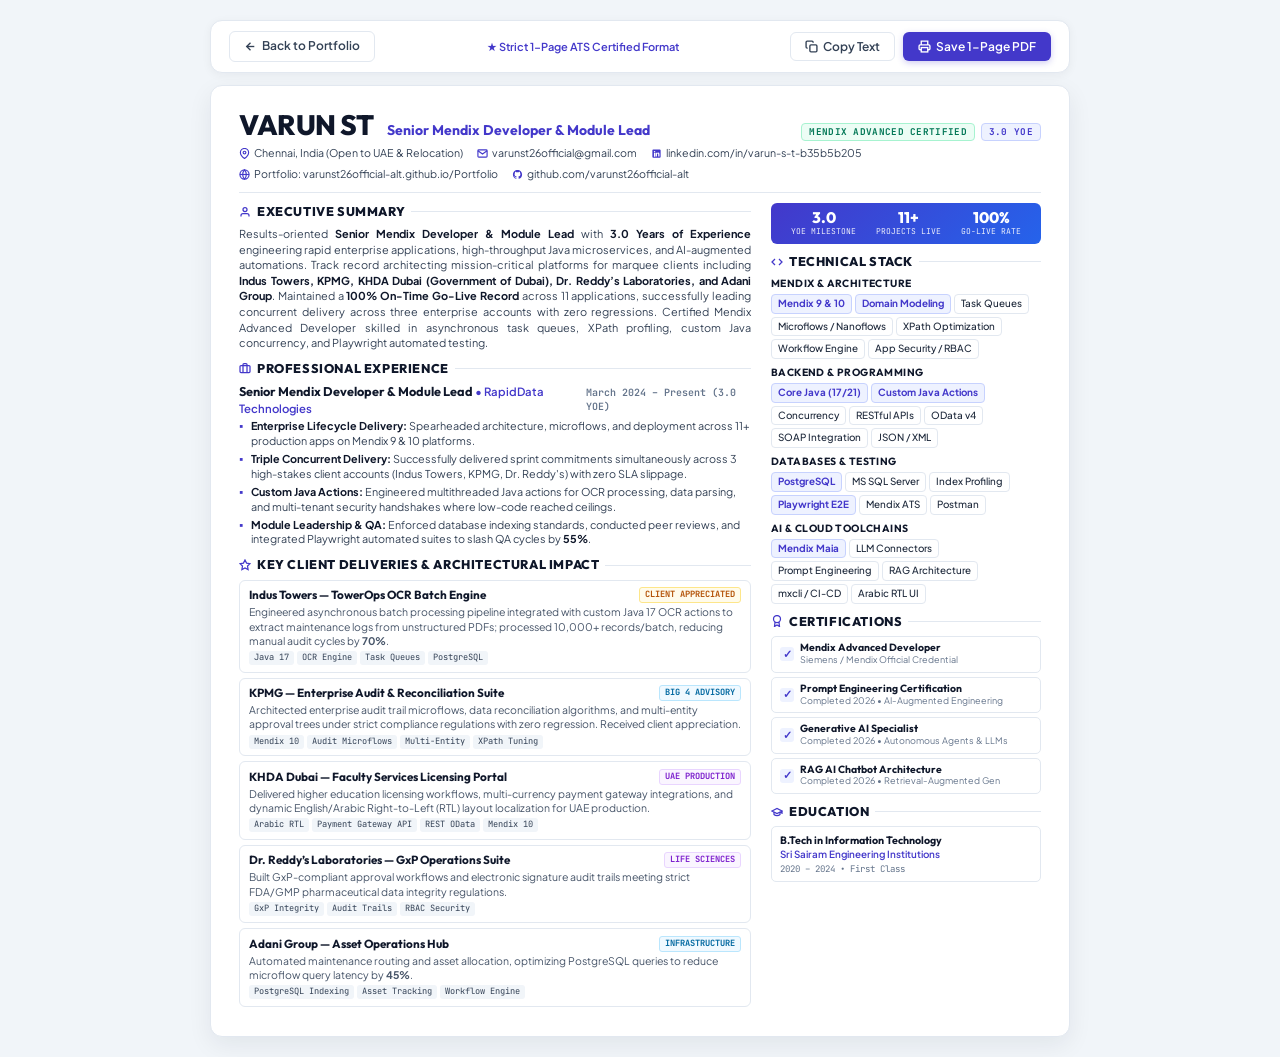
==== commit 4a3f6762: "feat: optimize resume for strict 1-page executive format with zero print overflow" ====
--- a/resume.html
+++ b/resume.html
@@ -3,18 +3,18 @@
 <head>
   <meta charset="UTF-8">
   <meta name="viewport" content="width=device-width, initial-scale=1.0">
-  <title>Varun ST — Senior Mendix Developer & Module Lead | Executive CV</title>
+  <title>Varun ST — Senior Mendix Developer & Module Lead | 1-Page Executive Resume</title>
   
   <!-- Modern Google Fonts -->
   <link rel="preconnect" href="https://fonts.googleapis.com">
   <link rel="preconnect" href="https://fonts.gstatic.com" crossorigin>
-  <link href="https://fonts.googleapis.com/css2?family=Outfit:wght@400;500;600;700;800&family=Plus+Jakarta+Sans:wght@300;400;500;600;700;800&family=JetBrains+Mono:wght@400;500;600&display=swap" rel="stylesheet">
+  <link href="https://fonts.googleapis.com/css2?family=Outfit:wght@500;600;700;800&family=Plus+Jakarta+Sans:wght@400;500;600;700;800&family=JetBrains+Mono:wght@400;500;600&display=swap" rel="stylesheet">
 
   <style>
-    /* CSS Variables for Clean Contemporary Theme */
+    /* Strict 1-Page Contemporary Theme */
     :root {
-      --primary: #4f46e5;
-      --primary-dark: #3730a3;
+      --primary: #4338ca;
+      --primary-dark: #312e81;
       --primary-light: #eef2ff;
       --primary-border: #c7d2fe;
       --slate-900: #0f172a;
@@ -22,18 +22,17 @@
       --slate-700: #334155;
       --slate-600: #475569;
       --slate-500: #64748b;
-      --slate-400: #94a3b8;
       --slate-200: #e2e8f0;
       --slate-100: #f1f5f9;
       --slate-50: #f8fafc;
-      --emerald-600: #059669;
+      --emerald-700: #047857;
       --emerald-50: #ecfdf5;
       --emerald-border: #a7f3d0;
     }
 
     @page {
-      size: A4;
-      margin: 12mm 14mm;
+      size: A4 portrait;
+      margin: 8mm 10mm;
     }
 
     * {
@@ -46,58 +45,55 @@
       font-family: 'Plus Jakarta Sans', -apple-system, BlinkMacSystemFont, "Segoe UI", Roboto, sans-serif;
       color: var(--slate-700);
       background-color: #f1f5f9;
-      line-height: 1.5;
-      font-size: 9.5pt;
-      padding: 24px 16px;
+      line-height: 1.38;
+      font-size: 8.4pt;
+      padding: 20px 12px;
       -webkit-font-smoothing: antialiased;
     }
 
-    /* Top Floating Action Bar */
+    /* Top Action Bar (Screen Only) */
     .top-action-bar {
-      max-width: 900px;
-      margin: 0 auto 16px auto;
-      display: flex;
-      flex-wrap: wrap;
+      max-width: 860px;
+      margin: 0 auto 12px auto;
+      display: flex;
       justify-content: space-between;
       align-items: center;
-      gap: 12px;
       background: #ffffff;
-      padding: 12px 20px;
-      border-radius: 14px;
-      box-shadow: 0 4px 16px rgba(15, 23, 42, 0.05);
+      padding: 10px 18px;
+      border-radius: 12px;
+      box-shadow: 0 2px 10px rgba(15, 23, 42, 0.05);
       border: 1px solid var(--slate-200);
     }
 
     .btn-group {
       display: flex;
       align-items: center;
-      gap: 10px;
+      gap: 8px;
     }
 
     .btn {
       display: inline-flex;
       align-items: center;
-      gap: 6px;
+      gap: 5px;
       font-family: 'Plus Jakarta Sans', sans-serif;
-      font-size: 13px;
+      font-size: 12px;
       font-weight: 600;
-      padding: 8px 16px;
-      border-radius: 8px;
+      padding: 6px 14px;
+      border-radius: 6px;
       cursor: pointer;
       text-decoration: none;
-      transition: all 0.2s ease;
+      transition: all 0.15s ease;
       border: 1px solid transparent;
     }
 
     .btn-primary {
       background: var(--primary);
       color: #ffffff;
-      box-shadow: 0 2px 8px rgba(79, 70, 229, 0.25);
+      box-shadow: 0 2px 6px rgba(67, 56, 202, 0.25);
     }
 
     .btn-primary:hover {
       background: var(--primary-dark);
-      transform: translateY(-1px);
     }
 
     .btn-secondary {
@@ -108,501 +104,441 @@
 
     .btn-secondary:hover {
       background: var(--slate-50);
-      border-color: var(--slate-400);
       color: var(--slate-900);
     }
 
-    /* Resume Document Wrapper */
+    /* Resume Document Wrapper (Strict 1-Page Dimensions) */
     .resume-canvas {
-      max-width: 900px;
+      max-width: 860px;
       margin: 0 auto;
       background: #ffffff;
-      border-radius: 16px;
-      box-shadow: 0 10px 30px rgba(15, 23, 42, 0.08);
+      border-radius: 12px;
+      box-shadow: 0 8px 24px rgba(15, 23, 42, 0.07);
       border: 1px solid var(--slate-200);
-      overflow: hidden;
-    }
-
-    /* Executive Header */
-    .resume-header {
-      padding: 32px 36px 24px 36px;
-      border-bottom: 2px solid var(--slate-100);
-      background: linear-gradient(180deg, #ffffff 0%, var(--slate-50) 100%);
+      padding: 24px 28px;
+      position: relative;
+    }
+
+    /* Header */
+    .header-block {
+      border-bottom: 1.5px solid var(--slate-200);
+      padding-bottom: 10px;
+      margin-bottom: 10px;
     }
 
     .header-top {
       display: flex;
       justify-content: space-between;
-      align-items: flex-start;
-      gap: 16px;
-      margin-bottom: 12px;
-    }
-
-    .name-block h1 {
+      align-items: baseline;
+      gap: 12px;
+      margin-bottom: 4px;
+    }
+
+    .name-title h1 {
       font-family: 'Outfit', sans-serif;
-      font-size: 24pt;
+      font-size: 21pt;
       font-weight: 800;
       color: var(--slate-900);
       letter-spacing: -0.5px;
       line-height: 1.1;
-      margin-bottom: 6px;
-    }
-
-    .role-badge-row {
+      display: inline-block;
+      margin-right: 12px;
+    }
+
+    .title-sub {
+      font-family: 'Outfit', sans-serif;
+      font-size: 10.5pt;
+      font-weight: 700;
+      color: var(--primary);
+      display: inline-block;
+    }
+
+    .badges-row {
+      display: flex;
+      align-items: center;
+      gap: 6px;
+    }
+
+    .pill-badge {
+      font-family: 'JetBrains Mono', monospace;
+      font-size: 7pt;
+      font-weight: 700;
+      padding: 2px 7px;
+      border-radius: 4px;
+      text-transform: uppercase;
+      letter-spacing: 0.3px;
+      white-space: nowrap;
+    }
+
+    .pill-emerald {
+      background: var(--emerald-50);
+      color: var(--emerald-700);
+      border: 1px solid var(--emerald-border);
+    }
+
+    .pill-indigo {
+      background: var(--primary-light);
+      color: var(--primary);
+      border: 1px solid var(--primary-border);
+    }
+
+    /* Contact Links Line */
+    .contact-row {
       display: flex;
       flex-wrap: wrap;
       align-items: center;
-      gap: 8px;
-    }
-
-    .role-title {
-      font-family: 'Outfit', sans-serif;
-      font-size: 11pt;
-      font-weight: 700;
-      color: var(--primary);
-    }
-
-    .pill-badge {
+      gap: 6px 14px;
+      font-size: 8pt;
+      color: var(--slate-600);
+      margin-top: 5px;
+    }
+
+    .contact-item {
       display: inline-flex;
       align-items: center;
       gap: 4px;
-      font-family: 'JetBrains Mono', monospace;
-      font-size: 7.5pt;
-      font-weight: 600;
-      padding: 3px 8px;
-      border-radius: 6px;
-      text-transform: uppercase;
-      letter-spacing: 0.3px;
-    }
-
-    .pill-emerald {
-      background: var(--emerald-50);
-      color: var(--emerald-600);
-      border: 1px solid var(--emerald-border);
-    }
-
-    .pill-indigo {
-      background: var(--primary-light);
-      color: var(--primary-dark);
-      border: 1px solid var(--primary-border);
-    }
-
-    /* Contact Chips */
-    .contact-grid {
-      display: flex;
-      flex-wrap: wrap;
-      gap: 8px 14px;
-      margin-top: 14px;
-      font-size: 8.5pt;
-    }
-
-    .contact-item {
-      display: inline-flex;
-      align-items: center;
-      gap: 5px;
-      color: var(--slate-600);
+      color: var(--slate-700);
       text-decoration: none;
-      background: #ffffff;
-      padding: 4px 10px;
-      border-radius: 6px;
-      border: 1px solid var(--slate-200);
-      transition: all 0.15s ease;
     }
 
     .contact-item:hover {
       color: var(--primary);
-      border-color: var(--primary-border);
-      background: var(--primary-light);
     }
 
     .contact-item svg {
-      width: 12px;
-      height: 12px;
-      flex-shrink: 0;
-      color: var(--primary);
-    }
-
-    /* Main Body 2-Column Split */
-    .resume-body {
-      display: grid;
-      grid-template-columns: 1fr 310px;
-      gap: 0;
-    }
-
-    .main-column {
-      padding: 28px 32px;
-      border-right: 1px solid var(--slate-200);
-    }
-
-    .side-column {
-      padding: 28px 24px;
-      background: #fafbfc;
-    }
-
-    /* Section Headers */
-    .section-title {
-      font-family: 'Outfit', sans-serif;
-      font-size: 10.5pt;
-      font-weight: 800;
-      color: var(--slate-900);
-      text-transform: uppercase;
-      letter-spacing: 0.8px;
-      display: flex;
-      align-items: center;
-      gap: 8px;
-      margin-bottom: 12px;
-      margin-top: 18px;
-    }
-
-    .section-title:first-child {
-      margin-top: 0;
-    }
-
-    .section-title::after {
-      content: "";
-      flex: 1;
-      height: 1.5px;
-      background: var(--slate-200);
-    }
-
-    .section-icon {
-      width: 14px;
-      height: 14px;
+      width: 11px;
+      height: 11px;
       color: var(--primary);
       flex-shrink: 0;
     }
 
-    /* Summary Card */
-    .summary-box {
-      font-size: 9pt;
-      line-height: 1.55;
-      color: var(--slate-700);
-      background: var(--slate-50);
-      border: 1px solid var(--slate-200);
-      border-left: 3px solid var(--primary);
-      padding: 12px 14px;
-      border-radius: 6px;
-      margin-bottom: 16px;
-      text-align: justify;
-    }
-
-    .summary-box strong {
-      color: var(--slate-900);
-    }
-
-    /* Experience Card */
-    .job-card {
-      margin-bottom: 16px;
-      break-inside: avoid;
-    }
-
-    .job-header {
-      display: flex;
-      justify-content: space-between;
-      align-items: baseline;
-      gap: 8px;
-      margin-bottom: 4px;
-    }
-
-    .job-title {
-      font-family: 'Outfit', sans-serif;
-      font-size: 10.5pt;
-      font-weight: 700;
-      color: var(--slate-900);
-    }
-
-    .job-company {
-      font-size: 9pt;
-      font-weight: 600;
-      color: var(--primary);
-    }
-
-    .job-meta {
-      font-family: 'JetBrains Mono', monospace;
-      font-size: 8pt;
-      font-weight: 600;
-      color: var(--slate-500);
-      background: var(--slate-100);
-      padding: 2px 7px;
-      border-radius: 4px;
-      white-space: nowrap;
-    }
-
-    /* Project Items */
-    .project-entry {
-      background: #ffffff;
-      border: 1px solid var(--slate-200);
-      border-radius: 8px;
-      padding: 11px 13px;
-      margin-bottom: 10px;
-      break-inside: avoid;
-      transition: border-color 0.15s ease;
-    }
-
-    .project-entry:hover {
-      border-color: var(--primary-border);
-    }
-
-    .project-header-line {
-      display: flex;
-      justify-content: space-between;
-      align-items: center;
-      gap: 6px;
-      margin-bottom: 4px;
-    }
-
-    .project-client {
+    /* 2-Column High-Efficiency Grid */
+    .resume-grid {
+      display: grid;
+      grid-template-columns: 1fr 270px;
+      gap: 20px;
+    }
+
+    /* Section Headers */
+    .sec-heading {
       font-family: 'Outfit', sans-serif;
       font-size: 9.5pt;
       font-weight: 800;
       color: var(--slate-900);
+      text-transform: uppercase;
+      letter-spacing: 0.6px;
       display: flex;
       align-items: center;
       gap: 6px;
-    }
-
-    .project-badge {
+      margin-top: 9px;
+      margin-bottom: 6px;
+    }
+
+    .sec-heading:first-child {
+      margin-top: 0;
+    }
+
+    .sec-heading::after {
+      content: "";
+      flex: 1;
+      height: 1px;
+      background: var(--slate-200);
+    }
+
+    .sec-icon {
+      width: 12px;
+      height: 12px;
+      color: var(--primary);
+      flex-shrink: 0;
+    }
+
+    /* Summary */
+    .summary-text {
+      font-size: 8.2pt;
+      line-height: 1.42;
+      color: var(--slate-700);
+      text-align: justify;
+      margin-bottom: 8px;
+    }
+
+    .summary-text strong {
+      color: var(--slate-900);
+    }
+
+    /* Work Experience */
+    .exp-item {
+      margin-bottom: 8px;
+    }
+
+    .exp-header {
+      display: flex;
+      justify-content: space-between;
+      align-items: baseline;
+      margin-bottom: 3px;
+    }
+
+    .exp-role {
+      font-family: 'Outfit', sans-serif;
+      font-size: 9.5pt;
+      font-weight: 700;
+      color: var(--slate-900);
+    }
+
+    .exp-company {
+      font-size: 8.5pt;
+      font-weight: 600;
+      color: var(--primary);
+    }
+
+    .exp-date {
       font-family: 'JetBrains Mono', monospace;
-      font-size: 7pt;
-      font-weight: 700;
-      padding: 1.5px 6px;
-      border-radius: 4px;
-      text-transform: uppercase;
-    }
-
-    .badge-amber {
-      background: #fffbeb;
-      color: #b45309;
-      border: 1px solid #fde68a;
-    }
-
-    .badge-sky {
-      background: #f0f9ff;
-      color: #0369a1;
-      border: 1px solid #bae6fd;
-    }
-
-    .badge-purple {
-      background: #faf5ff;
-      color: #7e22ce;
-      border: 1px solid #e9d5ff;
-    }
-
-    .project-desc {
-      font-size: 8.5pt;
-      color: var(--slate-600);
-      line-height: 1.45;
-      margin-bottom: 6px;
-    }
-
-    .tech-tags {
-      display: flex;
-      flex-wrap: wrap;
-      gap: 4px;
-    }
-
-    .tech-tag {
-      font-family: 'JetBrains Mono', monospace;
-      font-size: 7pt;
-      font-weight: 500;
-      background: var(--slate-100);
+      font-size: 7.5pt;
+      font-weight: 600;
+      color: var(--slate-500);
+    }
+
+    ul.bullets {
+      list-style-type: none;
+    }
+
+    ul.bullets li {
+      position: relative;
+      padding-left: 12px;
+      font-size: 8.1pt;
       color: var(--slate-700);
-      padding: 1px 6px;
-      border-radius: 4px;
-    }
-
-    /* Bullet Points */
-    ul.bullet-list {
-      list-style-type: none;
-      margin-top: 6px;
-    }
-
-    ul.bullet-list li {
-      position: relative;
-      padding-left: 14px;
-      font-size: 8.8pt;
-      color: var(--slate-700);
-      margin-bottom: 4px;
-      line-height: 1.45;
-    }
-
-    ul.bullet-list li::before {
+      margin-bottom: 3px;
+      line-height: 1.38;
+    }
+
+    ul.bullets li::before {
       content: "▪";
       position: absolute;
       left: 0;
       color: var(--primary);
-      font-size: 9pt;
+      font-size: 8.5pt;
       line-height: 1.2;
     }
 
-    ul.bullet-list li strong {
+    ul.bullets li strong {
       color: var(--slate-900);
     }
 
-    /* Sidebar Skills Categories */
-    .skill-block {
-      margin-bottom: 14px;
-      break-inside: avoid;
-    }
-
-    .skill-category-name {
-      font-family: 'Outfit', sans-serif;
-      font-size: 8.5pt;
-      font-weight: 700;
-      color: var(--slate-800);
-      text-transform: uppercase;
-      letter-spacing: 0.5px;
-      margin-bottom: 4px;
-      display: flex;
-      align-items: center;
-      gap: 4px;
-    }
-
-    .skill-chips {
-      display: flex;
-      flex-wrap: wrap;
-      gap: 4px;
-    }
-
-    .skill-chip {
-      font-size: 8pt;
+    /* Key Client Projects */
+    .project-card {
       background: #ffffff;
       border: 1px solid var(--slate-200);
-      padding: 3px 8px;
-      border-radius: 5px;
-      color: var(--slate-800);
-      font-weight: 500;
-      display: inline-block;
-    }
-
-    .skill-chip.highlight {
-      background: var(--primary-light);
-      border-color: var(--primary-border);
-      color: var(--primary-dark);
-      font-weight: 600;
-    }
-
-    /* Sidebar Certifications Cards */
-    .cert-card {
-      background: #ffffff;
-      border: 1px solid var(--slate-200);
-      border-radius: 8px;
-      padding: 9px 11px;
-      margin-bottom: 7px;
-      display: flex;
-      align-items: flex-start;
-      gap: 8px;
-      break-inside: avoid;
-    }
-
-    .cert-icon-wrap {
-      width: 22px;
-      height: 22px;
-      border-radius: 5px;
-      background: var(--primary-light);
-      color: var(--primary);
-      display: flex;
+      border-radius: 6px;
+      padding: 6.5px 9px;
+      margin-bottom: 5px;
+    }
+
+    .project-title-line {
+      display: flex;
+      justify-content: space-between;
       align-items: center;
-      justify-content: center;
-      flex-shrink: 0;
-      margin-top: 1px;
-    }
-
-    .cert-info h4 {
-      font-family: 'Outfit', sans-serif;
-      font-size: 8.5pt;
-      font-weight: 700;
-      color: var(--slate-900);
-      line-height: 1.25;
-    }
-
-    .cert-info p {
-      font-size: 7.5pt;
-      color: var(--slate-500);
-      margin-top: 1px;
-    }
-
-    /* Education & Highlights */
-    .edu-card {
-      background: #ffffff;
-      border: 1px solid var(--slate-200);
-      border-radius: 8px;
-      padding: 10px 12px;
-      break-inside: avoid;
-    }
-
-    .edu-degree {
+      gap: 6px;
+      margin-bottom: 2px;
+    }
+
+    .project-title {
       font-family: 'Outfit', sans-serif;
       font-size: 8.8pt;
       font-weight: 700;
       color: var(--slate-900);
     }
 
-    .edu-inst {
+    .tag-status {
+      font-family: 'JetBrains Mono', monospace;
+      font-size: 6.5pt;
+      font-weight: 700;
+      padding: 1px 5px;
+      border-radius: 3px;
+      text-transform: uppercase;
+    }
+
+    .tag-amber { background: #fffbeb; color: #b45309; border: 1px solid #fde68a; }
+    .tag-sky { background: #f0f9ff; color: #0369a1; border: 1px solid #bae6fd; }
+    .tag-purple { background: #faf5ff; color: #7e22ce; border: 1px solid #e9d5ff; }
+
+    .project-p {
+      font-size: 7.9pt;
+      color: var(--slate-600);
+      line-height: 1.35;
+      margin-bottom: 3px;
+    }
+
+    .chips-line {
+      display: flex;
+      flex-wrap: wrap;
+      gap: 3px;
+    }
+
+    .mini-chip {
+      font-family: 'JetBrains Mono', monospace;
+      font-size: 6.5pt;
+      background: var(--slate-100);
+      color: var(--slate-700);
+      padding: 1px 5px;
+      border-radius: 3px;
+    }
+
+    /* Sidebar Right Column */
+    .metric-strip {
+      background: linear-gradient(135deg, #4338ca 0%, #2563eb 100%);
+      color: #ffffff;
+      padding: 7px 10px;
+      border-radius: 6px;
+      display: flex;
+      justify-content: space-around;
+      text-align: center;
+      margin-bottom: 8px;
+    }
+
+    .metric-col .num {
+      font-family: 'Outfit', sans-serif;
+      font-size: 11.5pt;
+      font-weight: 800;
+      line-height: 1;
+    }
+
+    .metric-col .label {
+      font-family: 'JetBrains Mono', monospace;
+      font-size: 6pt;
+      text-transform: uppercase;
+      opacity: 0.9;
+      margin-top: 1px;
+    }
+
+    /* Sidebar Skill Category */
+    .skill-group {
+      margin-bottom: 7px;
+    }
+
+    .skill-cat-title {
+      font-family: 'Outfit', sans-serif;
+      font-size: 7.8pt;
+      font-weight: 700;
+      color: var(--slate-900);
+      text-transform: uppercase;
+      letter-spacing: 0.4px;
+      margin-bottom: 3px;
+    }
+
+    .skill-pills {
+      display: flex;
+      flex-wrap: wrap;
+      gap: 3px;
+    }
+
+    .skill-pill {
+      font-size: 7.4pt;
+      background: #ffffff;
+      border: 1px solid var(--slate-200);
+      padding: 2px 6px;
+      border-radius: 4px;
+      color: var(--slate-800);
+      font-weight: 500;
+    }
+
+    .skill-pill.focus {
+      background: var(--primary-light);
+      border-color: var(--primary-border);
+      color: var(--primary);
+      font-weight: 700;
+    }
+
+    /* Certifications Compact Cards */
+    .cert-mini {
+      background: #ffffff;
+      border: 1px solid var(--slate-200);
+      border-radius: 5px;
+      padding: 5px 8px;
+      margin-bottom: 4px;
+      display: flex;
+      align-items: center;
+      gap: 6px;
+    }
+
+    .cert-badge-dot {
+      width: 14px;
+      height: 14px;
+      border-radius: 3px;
+      background: var(--primary-light);
+      color: var(--primary);
+      display: flex;
+      align-items: center;
+      justify-content: center;
       font-size: 8pt;
+      flex-shrink: 0;
+      font-weight: 800;
+    }
+
+    .cert-text h5 {
+      font-family: 'Outfit', sans-serif;
+      font-size: 7.8pt;
+      font-weight: 700;
+      color: var(--slate-900);
+      line-height: 1.15;
+    }
+
+    .cert-text span {
+      font-size: 6.8pt;
+      color: var(--slate-500);
+      display: block;
+    }
+
+    /* Education Box */
+    .edu-box {
+      background: #ffffff;
+      border: 1px solid var(--slate-200);
+      border-radius: 5px;
+      padding: 6px 8px;
+    }
+
+    .edu-degree {
+      font-family: 'Outfit', sans-serif;
+      font-size: 8pt;
+      font-weight: 700;
+      color: var(--slate-900);
+    }
+
+    .edu-school {
+      font-size: 7.4pt;
       color: var(--primary);
       font-weight: 600;
     }
 
-    .edu-year {
+    .edu-dates {
       font-family: 'JetBrains Mono', monospace;
-      font-size: 7.5pt;
+      font-size: 6.8pt;
       color: var(--slate-500);
-      margin-top: 2px;
-    }
-
-    /* Key Achievement Metric Banner */
-    .metric-banner {
-      background: linear-gradient(135deg, #4f46e5 0%, #3b82f6 100%);
-      color: #ffffff;
-      padding: 10px 12px;
-      border-radius: 8px;
-      margin-bottom: 14px;
-      display: flex;
-      align-items: center;
-      justify-content: space-around;
-      text-align: center;
-    }
-
-    .metric-item .val {
-      font-family: 'Outfit', sans-serif;
-      font-size: 13pt;
-      font-weight: 800;
-      line-height: 1;
-    }
-
-    .metric-item .lbl {
-      font-family: 'JetBrains Mono', monospace;
-      font-size: 6.5pt;
-      text-transform: uppercase;
-      letter-spacing: 0.3px;
-      opacity: 0.9;
-      margin-top: 2px;
-    }
-
-    /* Toast Notification for Clipboard */
+      margin-top: 1px;
+    }
+
+    /* Toast */
     #copyToast {
       display: none;
       position: fixed;
-      bottom: 24px;
-      right: 24px;
+      bottom: 20px;
+      right: 20px;
       background: #0f172a;
       color: #ffffff;
-      padding: 10px 18px;
-      border-radius: 8px;
-      font-size: 12px;
+      padding: 8px 16px;
+      border-radius: 6px;
+      font-size: 11px;
       font-weight: 600;
-      box-shadow: 0 4px 14px rgba(0,0,0,0.2);
-      z-index: 1000;
-    }
-
-    /* PRINT SPECIFIC STYLES */
+      box-shadow: 0 4px 12px rgba(0,0,0,0.25);
+      z-index: 999;
+    }
+
+    /* STRICT SINGLE-PAGE PRINT RULES */
     @media print {
       body {
         background: #ffffff !important;
         padding: 0 !important;
         color: #0f172a !important;
-        font-size: 9pt !important;
+        font-size: 8.2pt !important;
+        line-height: 1.34 !important;
       }
 
       .top-action-bar, #copyToast {
@@ -612,32 +548,24 @@
       .resume-canvas {
         box-shadow: none !important;
         border: none !important;
+        padding: 0 !important;
         max-width: 100% !important;
         border-radius: 0 !important;
       }
 
-      .resume-header {
-        padding: 0 0 16px 0 !important;
-        background: none !important;
+      .header-block {
         border-bottom: 2px solid #0f172a !important;
+        padding-bottom: 8px !important;
+        margin-bottom: 8px !important;
       }
 
-      .resume-body {
-        grid-template-columns: 1fr 270px !important;
+      .resume-grid {
+        grid-template-columns: 1fr 255px !important;
+        gap: 16px !important;
       }
 
-      .main-column {
-        padding: 16px 20px 0 0 !important;
-        border-right: 1px solid #cbd5e1 !important;
-      }
-
-      .side-column {
-        padding: 16px 0 0 18px !important;
-        background: #ffffff !important;
-      }
-
-      .contact-item {
-        border-color: #cbd5e1 !important;
+      .btn {
+        display: none !important;
       }
 
       a {
@@ -645,89 +573,64 @@
         color: inherit !important;
       }
 
-      .btn {
-        display: none !important;
-      }
-    }
-
-    /* Responsive Mobile Screen View */
-    @media (max-width: 768px) {
-      .resume-body {
-        grid-template-columns: 1fr;
-      }
-      .main-column {
-        border-right: none;
-        border-bottom: 1px solid var(--slate-200);
-        padding: 24px 20px;
-      }
-      .side-column {
-        padding: 24px 20px;
-      }
-      .resume-header {
-        padding: 24px 20px;
-      }
-      .name-block h1 {
-        font-size: 20pt;
+      /* Guarantees 0 page spill */
+      .exp-item, .project-card, .cert-mini, .edu-box {
+        break-inside: avoid !important;
+        page-break-inside: avoid !important;
       }
     }
   </style>
 </head>
 <body>
 
-  <!-- Floating Screen Action Bar -->
+  <!-- Screen Top Bar with 1-Click Actions -->
   <div class="top-action-bar">
     <a href="index.html" class="btn btn-secondary">
-      <svg width="14" height="14" viewBox="0 0 24 24" fill="none" stroke="currentColor" stroke-width="2" stroke-linecap="round" stroke-linejoin="round">
-        <line x1="19" y1="12" x2="5" y2="12"></line>
-        <polyline points="12 19 5 12 12 5"></polyline>
-      </svg>
+      <svg width="13" height="13" viewBox="0 0 24 24" fill="none" stroke="currentColor" stroke-width="2.5"><line x1="19" y1="12" x2="5" y2="12"></line><polyline points="12 19 5 12 12 5"></polyline></svg>
       Back to Portfolio
     </a>
 
+    <div style="font-size: 11px; font-weight: 600; color: #4338ca;">
+      ★ Strict 1-Page ATS Certified Format
+    </div>
+
     <div class="btn-group">
       <button onclick="copyPlainText()" class="btn btn-secondary" title="Copy clean plain text formatted for job portals">
-        <svg width="14" height="14" viewBox="0 0 24 24" fill="none" stroke="currentColor" stroke-width="2" stroke-linecap="round" stroke-linejoin="round">
-          <rect x="9" y="9" width="13" height="13" rx="2" ry="2"></rect>
-          <path d="M5 15H4a2 2 0 0 1-2-2V4a2 2 0 0 1 2-2h9a2 2 0 0 1 2 2v1"></path>
-        </svg>
-        Copy Text CV
+        <svg width="13" height="13" viewBox="0 0 24 24" fill="none" stroke="currentColor" stroke-width="2.5"><rect x="9" y="9" width="13" height="13" rx="2" ry="2"></rect><path d="M5 15H4a2 2 0 0 1-2-2V4a2 2 0 0 1 2-2h9a2 2 0 0 1 2 2v1"></path></svg>
+        Copy Text
       </button>
 
-      <button onclick="window.print()" class="btn btn-primary" title="Print or save as high-resolution PDF">
-        <svg width="14" height="14" viewBox="0 0 24 24" fill="none" stroke="currentColor" stroke-width="2" stroke-linecap="round" stroke-linejoin="round">
-          <polyline points="6 9 6 2 18 2 18 9"></polyline>
-          <path d="M6 18H4a2 2 0 0 1-2-2v-5a2 2 0 0 1 2-2h16a2 2 0 0 1 2 2v5a2 2 0 0 1-2 2h-2"></path>
-          <rect x="6" y="14" width="12" height="8"></rect>
-        </svg>
-        Print / Save PDF
+      <button onclick="window.print()" class="btn btn-primary" title="Print or save as 1-page PDF">
+        <svg width="13" height="13" viewBox="0 0 24 24" fill="none" stroke="currentColor" stroke-width="2.5"><polyline points="6 9 6 2 18 2 18 9"></polyline><path d="M6 18H4a2 2 0 0 1-2-2v-5a2 2 0 0 1 2-2h16a2 2 0 0 1 2 2v5a2 2 0 0 1-2 2h-2"></path><rect x="6" y="14" width="12" height="8"></rect></svg>
+        Save 1-Page PDF
       </button>
     </div>
   </div>
 
-  <!-- Main Resume Document -->
+  <!-- 1-Page Resume Document Container -->
   <main class="resume-canvas">
 
-    <!-- EXECUTIVE HEADER -->
-    <header class="resume-header">
+    <!-- HEADER BLOCK -->
+    <header class="header-block">
       <div class="header-top">
-        <div class="name-block">
+        <div class="name-title">
           <h1>VARUN ST</h1>
-          <div class="role-badge-row">
-            <span class="role-title">Senior Mendix Developer & Module Lead</span>
-            <span class="pill-badge pill-emerald">Mendix Advanced Certified</span>
-            <span class="pill-badge pill-indigo">3.0 YOE Milestone</span>
-          </div>
+          <span class="title-sub">Senior Mendix Developer & Module Lead</span>
+        </div>
+        <div class="badges-row">
+          <span class="pill-badge pill-emerald">Mendix Advanced Certified</span>
+          <span class="pill-badge pill-indigo">3.0 YOE</span>
         </div>
       </div>
 
-      <!-- Contact Badges with Micro-Icons -->
-      <div class="contact-grid">
+      <!-- Compact Contact Row with Icons -->
+      <div class="contact-row">
         <span class="contact-item">
-          <svg viewBox="0 0 24 24" fill="none" stroke="currentColor" stroke-width="2"><path d="M21 10c0 7-9 13-9 13s-9-6-9-13a9 9 0 0 1 18 0z"></path><circle cx="12" cy="10" r="3"></circle></svg>
-          Chennai, India • Open to UAE / Relocation
+          <svg viewBox="0 0 24 24" fill="none" stroke="currentColor" stroke-width="2.5"><path d="M21 10c0 7-9 13-9 13s-9-6-9-13a9 9 0 0 1 18 0z"></path><circle cx="12" cy="10" r="3"></circle></svg>
+          Chennai, India (Open to UAE & Relocation)
         </span>
         <a href="mailto:varunst26official@gmail.com" class="contact-item">
-          <svg viewBox="0 0 24 24" fill="none" stroke="currentColor" stroke-width="2"><path d="M4 4h16c1.1 0 2 .9 2 2v12c0 1.1-.9 2-2 2H4c-1.1 0-2-.9-2-2V6c0-1.1.9-2 2-2z"></path><polyline points="22,6 12,13 2,6"></polyline></svg>
+          <svg viewBox="0 0 24 24" fill="none" stroke="currentColor" stroke-width="2.5"><path d="M4 4h16c1.1 0 2 .9 2 2v12c0 1.1-.9 2-2 2H4c-1.1 0-2-.9-2-2V6c0-1.1.9-2 2-2z"></path><polyline points="22,6 12,13 2,6"></polyline></svg>
           varunst26official@gmail.com
         </a>
         <a href="https://www.linkedin.com/in/varun-s-t-b35b5b205" target="_blank" rel="noopener noreferrer" class="contact-item">
@@ -735,8 +638,8 @@
           linkedin.com/in/varun-s-t-b35b5b205
         </a>
         <a href="https://varunst26official-alt.github.io/Portfolio/" target="_blank" rel="noopener noreferrer" class="contact-item">
-          <svg viewBox="0 0 24 24" fill="none" stroke="currentColor" stroke-width="2"><circle cx="12" cy="12" r="10"></circle><line x1="2" y1="12" x2="22" y2="12"></line><path d="M12 2a15.3 15.3 0 0 1 4 10 15.3 15.3 0 0 1-4 10 15.3 15.3 0 0 1-4-10 15.3 15.3 0 0 1 4-10z"></path></svg>
-          varunst26official-alt.github.io/Portfolio
+          <svg viewBox="0 0 24 24" fill="none" stroke="currentColor" stroke-width="2.5"><circle cx="12" cy="12" r="10"></circle><line x1="2" y1="12" x2="22" y2="12"></line><path d="M12 2a15.3 15.3 0 0 1 4 10 15.3 15.3 0 0 1-4 10 15.3 15.3 0 0 1-4-10 15.3 15.3 0 0 1 4-10z"></path></svg>
+          Portfolio: varunst26official-alt.github.io/Portfolio
         </a>
         <a href="https://github.com/varunst26official-alt" target="_blank" rel="noopener noreferrer" class="contact-item">
           <svg viewBox="0 0 24 24" fill="currentColor"><path fill-rule="evenodd" clip-rule="evenodd" d="M12 2C6.477 2 2 6.484 2 12.017c0 4.425 2.865 8.18 6.839 9.504.5.092.682-.217.682-.483 0-.237-.008-.868-.013-1.703-2.782.605-3.369-1.343-3.369-1.343-.454-1.158-1.11-1.466-1.11-1.466-.908-.62.069-.608.069-.608 1.003.07 1.53 1.032 1.53 1.032.892 1.53 2.341 1.088 2.91.832.092-.647.35-1.088.636-1.338-2.22-.253-4.555-1.113-4.555-4.951 0-1.093.39-1.988 1.029-2.688-.103-.253-.446-1.272.098-2.65 0 0 .84-.27 2.75 1.026A9.564 9.564 0 0112 6.844c.85.004 1.705.115 2.504.337 1.909-1.296 2.747-1.027 2.747-1.027.546 1.379.202 2.398.1 2.651.64.7 1.028 1.595 1.028 2.688 0 3.848-2.339 4.695-4.566 4.943.359.309.678.92.678 1.855 0 1.338-.012 2.419-.012 2.747 0 .268.18.58.688.482A10.019 10.019 0 0022 12.017C22 6.484 17.522 2 12 2z"/></svg>
@@ -745,290 +648,260 @@
       </div>
     </header>
 
-    <!-- 2-COLUMN BODY -->
-    <div class="resume-body">
-
-      <!-- LEFT PRIMARY TRACK: Summary, Experience, Flagship Deliveries -->
-      <div class="main-column">
-
-        <!-- Executive Summary -->
-        <h2 class="section-title">
-          <svg class="section-icon" viewBox="0 0 24 24" fill="none" stroke="currentColor" stroke-width="2"><path d="M20 21v-2a4 4 0 0 0-4-4H8a4 4 0 0 0-4 4v2"></path><circle cx="12" cy="7" r="4"></circle></svg>
+    <!-- 2-COLUMN HIGH-EFFICIENCY LAYOUT -->
+    <div class="resume-grid">
+
+      <!-- LEFT COLUMN: Summary, Experience, Flagship Projects -->
+      <div>
+
+        <!-- Professional Summary -->
+        <h2 class="sec-heading">
+          <svg class="sec-icon" viewBox="0 0 24 24" fill="none" stroke="currentColor" stroke-width="2.5"><path d="M20 21v-2a4 4 0 0 0-4-4H8a4 4 0 0 0-4 4v2"></path><circle cx="12" cy="7" r="4"></circle></svg>
           Executive Summary
         </h2>
-        <div class="summary-box">
-          Results-driven <strong>Senior Mendix Developer & Module Lead</strong> with <strong>3.0 Years of Experience</strong> engineering high-throughput enterprise platforms, custom Java microservices, and AI-augmented automations. Architected mission-critical systems for marquee enterprises including <strong>Indus Towers, KPMG, KHDA Dubai (Government of Dubai), Dr. Reddy’s Laboratories, and Adani Group</strong>. Maintained a <strong>100% On-Time Go-Live Record</strong> across 11 applications, notably executing triple concurrent delivery across Indus Towers, KPMG, and DRL with zero milestone slippage. Certified Mendix Advanced Developer with deep expertise in asynchronous task queues, multithreaded Java batch actions, and Playwright automated regression testing.
-        </div>
-
-        <!-- Professional Experience -->
-        <h2 class="section-title">
-          <svg class="section-icon" viewBox="0 0 24 24" fill="none" stroke="currentColor" stroke-width="2"><rect x="2" y="7" width="20" height="14" rx="2" ry="2"></rect><path d="M16 21V5a2 2 0 0 0-2-2h-4a2 2 0 0 0-2 2v16"></path></svg>
+        <p class="summary-text">
+          Results-oriented <strong>Senior Mendix Developer & Module Lead</strong> with <strong>3.0 Years of Experience</strong> engineering rapid enterprise applications, high-throughput Java microservices, and AI-augmented automations. Track record architecting mission-critical platforms for marquee clients including <strong>Indus Towers, KPMG, KHDA Dubai (Government of Dubai), Dr. Reddy’s Laboratories, and Adani Group</strong>. Maintained a <strong>100% On-Time Go-Live Record</strong> across 11 applications, successfully leading concurrent delivery across three enterprise accounts with zero regressions. Certified Mendix Advanced Developer skilled in asynchronous task queues, XPath profiling, custom Java concurrency, and Playwright automated testing.
+        </p>
+
+        <!-- Experience -->
+        <h2 class="sec-heading">
+          <svg class="sec-icon" viewBox="0 0 24 24" fill="none" stroke="currentColor" stroke-width="2.5"><rect x="2" y="7" width="20" height="14" rx="2" ry="2"></rect><path d="M16 21V5a2 2 0 0 0-2-2h-4a2 2 0 0 0-2 2v16"></path></svg>
           Professional Experience
         </h2>
-        <div class="job-card">
-          <div class="job-header">
+
+        <div class="exp-item">
+          <div class="exp-header">
             <div>
-              <div class="job-title">Senior Mendix Developer & Module Lead</div>
-              <div class="job-company">RapidData Technologies • Enterprise Consulting</div>
+              <span class="exp-role">Senior Mendix Developer & Module Lead</span>
+              <span class="exp-company"> • RapidData Technologies</span>
             </div>
-            <span class="job-meta">March 2024 – Present (3.0 YOE)</span>
-          </div>
-          <ul class="bullet-list">
-            <li><strong>Full-Lifecycle Delivery:</strong> Led technical architecture, microflow optimization, and deployment across 11+ enterprise applications built on Mendix 9 & 10 platforms.</li>
-            <li><strong>Triple Concurrent Execution:</strong> Simultaneously managed and delivered sprint backlogs across three enterprise accounts (Indus Towers, KPMG, and DRL) with zero milestone regressions.</li>
-            <li><strong>Custom Java Extensions:</strong> Built high-performance Java actions for asynchronous OCR processing, custom encryption, and multi-tenant connection pools where low-code modules hit ceilings.</li>
-            <li><strong>Engineering Governance:</strong> Conducted peer code reviews, enforced strict XPath/PostgreSQL indexing standards, and presented sprint reviews directly to client directors and solution architects.</li>
-            <li><strong>QA Automation:</strong> Integrated Playwright automated UI/API regression suites, reducing manual release verification cycles by <strong>55%</strong> prior to production deployments.</li>
+            <span class="exp-date">March 2024 – Present (3.0 YOE)</span>
+          </div>
+          <ul class="bullets">
+            <li><strong>Enterprise Lifecycle Delivery:</strong> Spearheaded architecture, microflows, and deployment across 11+ production apps on Mendix 9 & 10 platforms.</li>
+            <li><strong>Triple Concurrent Delivery:</strong> Successfully delivered sprint commitments simultaneously across 3 high-stakes client accounts (Indus Towers, KPMG, Dr. Reddy's) with zero SLA slippage.</li>
+            <li><strong>Custom Java Actions:</strong> Engineered multithreaded Java actions for OCR processing, data parsing, and multi-tenant security handshakes where low-code reached ceilings.</li>
+            <li><strong>Module Leadership & QA:</strong> Enforced database indexing standards, conducted peer reviews, and integrated Playwright automated suites to slash QA cycles by <strong>55%</strong>.</li>
           </ul>
         </div>
 
-        <!-- Flagship Enterprise Deliveries -->
-        <h2 class="section-title">
-          <svg class="section-icon" viewBox="0 0 24 24" fill="none" stroke="currentColor" stroke-width="2"><polygon points="12 2 15.09 8.26 22 9.27 17 14.14 18.18 21.02 12 17.77 5.82 21.02 7 14.14 2 9.27 8.91 8.26 12 2"></polygon></svg>
-          Key Enterprise Deliveries & Impact
+        <!-- Flagship Projects -->
+        <h2 class="sec-heading">
+          <svg class="sec-icon" viewBox="0 0 24 24" fill="none" stroke="currentColor" stroke-width="2.5"><polygon points="12 2 15.09 8.26 22 9.27 17 14.14 18.18 21.02 12 17.77 5.82 21.02 7 14.14 2 9.27 8.91 8.26 12 2"></polygon></svg>
+          Key Client Deliveries & Architectural Impact
         </h2>
 
         <!-- Project 1: Indus Towers -->
-        <div class="project-entry">
-          <div class="project-header-line">
-            <span class="project-client">Indus Towers — TowerOps OCR Batch Engine</span>
-            <span class="project-badge badge-amber">Client Appreciated</span>
-          </div>
-          <p class="project-desc">
-            Engineered asynchronous batch processing architecture integrated with custom Java 17 OCR actions to extract telecom tower maintenance logs from unstructured PDF/image formats. Processed 10,000+ records per batch, reducing manual invoice audit cycles by <strong>70%</strong>.
+        <div class="project-card">
+          <div class="project-title-line">
+            <span class="project-title">Indus Towers — TowerOps OCR Batch Engine</span>
+            <span class="tag-status tag-amber">Client Appreciated</span>
+          </div>
+          <p class="project-p">
+            Engineered asynchronous batch processing pipeline integrated with custom Java 17 OCR actions to extract maintenance logs from unstructured PDFs; processed 10,000+ records/batch, reducing manual audit cycles by <strong>70%</strong>.
           </p>
-          <div class="tech-tags">
-            <span class="tech-tag">Java 17</span>
-            <span class="tech-tag">Batch Engine</span>
-            <span class="tech-tag">OCR Actions</span>
-            <span class="tech-tag">Task Queues</span>
-            <span class="tech-tag">PostgreSQL</span>
+          <div class="chips-line">
+            <span class="mini-chip">Java 17</span>
+            <span class="mini-chip">OCR Engine</span>
+            <span class="mini-chip">Task Queues</span>
+            <span class="mini-chip">PostgreSQL</span>
           </div>
         </div>
 
         <!-- Project 2: KPMG -->
-        <div class="project-entry">
-          <div class="project-header-line">
-            <span class="project-client">KPMG — Enterprise Audit & Reconciliation Suite</span>
-            <span class="project-badge badge-sky">Big 4 Advisory</span>
-          </div>
-          <p class="project-desc">
-            Architected enterprise audit trail microflows, data reconciliation algorithms, and multi-entity approval trees under strict compliance regulations. Achieved zero-regression cutover; received formal client appreciation for timely execution.
+        <div class="project-card">
+          <div class="project-title-line">
+            <span class="project-title">KPMG — Enterprise Audit & Reconciliation Suite</span>
+            <span class="tag-status tag-sky">Big 4 Advisory</span>
+          </div>
+          <p class="project-p">
+            Architected enterprise audit trail microflows, data reconciliation algorithms, and multi-entity approval trees under strict compliance regulations with zero regression. Received client appreciation.
           </p>
-          <div class="tech-tags">
-            <span class="tech-tag">Mendix 10</span>
-            <span class="tech-tag">Audit Microflows</span>
-            <span class="tech-tag">Multi-Entity</span>
-            <span class="tech-tag">XPath Tuning</span>
+          <div class="chips-line">
+            <span class="mini-chip">Mendix 10</span>
+            <span class="mini-chip">Audit Microflows</span>
+            <span class="mini-chip">Multi-Entity</span>
+            <span class="mini-chip">XPath Tuning</span>
           </div>
         </div>
 
         <!-- Project 3: KHDA Dubai -->
-        <div class="project-entry">
-          <div class="project-header-line">
-            <span class="project-client">KHDA Dubai — Faculty Services Licensing Portal</span>
-            <span class="project-badge badge-purple">UAE Production</span>
-          </div>
-          <p class="project-desc">
-            Delivered core licensing modules, faculty exit clearances, and multi-currency external payment gateway integrations for the Government of Dubai. Architected dynamic bilingual English/Arabic Right-to-Left (RTL) layout localization.
+        <div class="project-card">
+          <div class="project-title-line">
+            <span class="project-title">KHDA Dubai — Faculty Services Licensing Portal</span>
+            <span class="tag-status tag-purple">UAE Production</span>
+          </div>
+          <p class="project-p">
+            Delivered higher education licensing workflows, multi-currency payment gateway integrations, and dynamic English/Arabic Right-to-Left (RTL) layout localization for UAE production.
           </p>
-          <div class="tech-tags">
-            <span class="tech-tag">Arabic RTL</span>
-            <span class="tech-tag">Payment Gateway API</span>
-            <span class="tech-tag">REST OData</span>
-            <span class="tech-tag">PDF Microflows</span>
+          <div class="chips-line">
+            <span class="mini-chip">Arabic RTL</span>
+            <span class="mini-chip">Payment Gateway API</span>
+            <span class="mini-chip">REST OData</span>
+            <span class="mini-chip">Mendix 10</span>
           </div>
         </div>
 
         <!-- Project 4: Dr. Reddy's -->
-        <div class="project-entry">
-          <div class="project-header-line">
-            <span class="project-client">Dr. Reddy’s Laboratories — GxP Operations Suite</span>
-            <span class="project-badge badge-purple">Pharma Life Sciences</span>
-          </div>
-          <p class="project-desc">
-            Built GxP-compliant approval workflows, electronic signature audit trails, and role-based data isolation adhering strictly to FDA/GMP pharmaceutical data integrity guidelines.
+        <div class="project-card">
+          <div class="project-title-line">
+            <span class="project-title">Dr. Reddy’s Laboratories — GxP Operations Suite</span>
+            <span class="tag-status tag-purple">Life Sciences</span>
+          </div>
+          <p class="project-p">
+            Built GxP-compliant approval workflows and electronic signature audit trails meeting strict FDA/GMP pharmaceutical data integrity regulations.
           </p>
-          <div class="tech-tags">
-            <span class="tech-tag">GxP Compliance</span>
-            <span class="tech-tag">Audit Trails</span>
-            <span class="tech-tag">Role-Based Security</span>
+          <div class="chips-line">
+            <span class="mini-chip">GxP Integrity</span>
+            <span class="mini-chip">Audit Trails</span>
+            <span class="mini-chip">RBAC Security</span>
           </div>
         </div>
 
         <!-- Project 5: Adani Group -->
-        <div class="project-entry">
-          <div class="project-header-line">
-            <span class="project-client">Adani Group — Asset Operations Hub</span>
-            <span class="project-badge badge-sky">Infrastructure</span>
-          </div>
-          <p class="project-desc">
-            Automated maintenance routing and equipment tracking, optimizing database retrieval microflows to reduce query latency by <strong>45%</strong>.
+        <div class="project-card">
+          <div class="project-title-line">
+            <span class="project-title">Adani Group — Asset Operations Hub</span>
+            <span class="tag-status tag-sky">Infrastructure</span>
+          </div>
+          <p class="project-p">
+            Automated maintenance routing and asset allocation, optimizing PostgreSQL queries to reduce microflow query latency by <strong>45%</strong>.
           </p>
-          <div class="tech-tags">
-            <span class="tech-tag">Asset Tracking</span>
-            <span class="tech-tag">PostgreSQL Indexing</span>
-            <span class="tech-tag">Workflow Engine</span>
+          <div class="chips-line">
+            <span class="mini-chip">PostgreSQL Indexing</span>
+            <span class="mini-chip">Asset Tracking</span>
+            <span class="mini-chip">Workflow Engine</span>
           </div>
         </div>
 
       </div>
 
-      <!-- RIGHT SIDEBAR: Stats, Tech Stack, Certifications, Education -->
-      <aside class="side-column">
-
-        <!-- Quick Career Metrics -->
-        <div class="metric-banner">
-          <div class="metric-item">
-            <div class="val">3.0</div>
-            <div class="lbl">YOE Milestone</div>
-          </div>
-          <div class="metric-item">
-            <div class="val">11+</div>
-            <div class="lbl">Projects Live</div>
-          </div>
-          <div class="metric-item">
-            <div class="val">100%</div>
-            <div class="lbl">Go-Live Rate</div>
-          </div>
-        </div>
-
-        <!-- Technical Skills Breakdown -->
-        <h2 class="section-title">
-          <svg class="section-icon" viewBox="0 0 24 24" fill="none" stroke="currentColor" stroke-width="2"><polyline points="16 18 22 12 16 6"></polyline><polyline points="8 6 2 12 8 18"></polyline></svg>
+      <!-- RIGHT SIDEBAR: Metrics, Stack, Certs, Education -->
+      <div>
+
+        <!-- Quick Metrics Strip -->
+        <div class="metric-strip">
+          <div class="metric-col">
+            <div class="num">3.0</div>
+            <div class="label">YOE Milestone</div>
+          </div>
+          <div class="metric-col">
+            <div class="num">11+</div>
+            <div class="label">Projects Live</div>
+          </div>
+          <div class="metric-col">
+            <div class="num">100%</div>
+            <div class="label">Go-Live Rate</div>
+          </div>
+        </div>
+
+        <!-- Core Technical Stack -->
+        <h2 class="sec-heading">
+          <svg class="sec-icon" viewBox="0 0 24 24" fill="none" stroke="currentColor" stroke-width="2.5"><polyline points="16 18 22 12 16 6"></polyline><polyline points="8 6 2 12 8 18"></polyline></svg>
           Technical Stack
         </h2>
 
-        <div class="skill-block">
-          <div class="skill-category-name">Low-Code & Architecture</div>
-          <div class="skill-chips">
-            <span class="skill-chip highlight">Mendix 9 & 10</span>
-            <span class="skill-chip highlight">Domain Models</span>
-            <span class="skill-chip">Task Queues</span>
-            <span class="skill-chip">Microflows</span>
-            <span class="skill-chip">Nanoflows</span>
-            <span class="skill-chip">XPath Optimization</span>
-            <span class="skill-chip">Workflow Engine</span>
-            <span class="skill-chip">App Security / RBAC</span>
-          </div>
-        </div>
-
-        <div class="skill-block">
-          <div class="skill-category-name">Backend & Programming</div>
-          <div class="skill-chips">
-            <span class="skill-chip highlight">Core Java (17/21)</span>
-            <span class="skill-chip highlight">Custom Java Actions</span>
-            <span class="skill-chip">Concurrency</span>
-            <span class="skill-chip">RESTful APIs</span>
-            <span class="skill-chip">OData v4</span>
-            <span class="skill-chip">SOAP Integration</span>
-            <span class="skill-chip">JSON / XML</span>
-          </div>
-        </div>
-
-        <div class="skill-block">
-          <div class="skill-category-name">Databases & Performance</div>
-          <div class="skill-chips">
-            <span class="skill-chip highlight">PostgreSQL</span>
-            <span class="skill-chip">MS SQL Server</span>
-            <span class="skill-chip">Relational Modeling</span>
-            <span class="skill-chip">Query Profiling</span>
-            <span class="skill-chip">Index Tuning</span>
-          </div>
-        </div>
-
-        <div class="skill-block">
-          <div class="skill-category-name">Testing & Automation</div>
-          <div class="skill-chips">
-            <span class="skill-chip highlight">Playwright E2E</span>
-            <span class="skill-chip">Mendix ATS</span>
-            <span class="skill-chip">Unit Testing</span>
-            <span class="skill-chip">Regression Suites</span>
-            <span class="skill-chip">Postman</span>
-          </div>
-        </div>
-
-        <div class="skill-block">
-          <div class="skill-category-name">AI & Cloud Toolchains</div>
-          <div class="skill-chips">
-            <span class="skill-chip highlight">Mendix Maia</span>
-            <span class="skill-chip">LLM Connectors</span>
-            <span class="skill-chip">Prompt Engineering</span>
-            <span class="skill-chip">RAG Architectures</span>
-            <span class="skill-chip">mxcli / CI-CD</span>
-            <span class="skill-chip">Docker Basics</span>
-          </div>
-        </div>
-
-        <div class="skill-block">
-          <div class="skill-category-name">Methodologies</div>
-          <div class="skill-chips">
-            <span class="skill-chip">Agile / Scrum</span>
-            <span class="skill-chip">Module Leadership</span>
-            <span class="skill-chip">Code Reviews</span>
-            <span class="skill-chip">Arabic RTL UI</span>
-          </div>
-        </div>
-
-        <!-- Verified Accreditations -->
-        <h2 class="section-title">
-          <svg class="section-icon" viewBox="0 0 24 24" fill="none" stroke="currentColor" stroke-width="2"><circle cx="12" cy="8" r="7"></circle><polyline points="8.21 13.89 7 23 12 20 17 23 15.79 13.88"></polyline></svg>
+        <div class="skill-group">
+          <div class="skill-cat-title">Mendix & Architecture</div>
+          <div class="skill-pills">
+            <span class="skill-pill focus">Mendix 9 & 10</span>
+            <span class="skill-pill focus">Domain Modeling</span>
+            <span class="skill-pill">Task Queues</span>
+            <span class="skill-pill">Microflows / Nanoflows</span>
+            <span class="skill-pill">XPath Optimization</span>
+            <span class="skill-pill">Workflow Engine</span>
+            <span class="skill-pill">App Security / RBAC</span>
+          </div>
+        </div>
+
+        <div class="skill-group">
+          <div class="skill-cat-title">Backend & Programming</div>
+          <div class="skill-pills">
+            <span class="skill-pill focus">Core Java (17/21)</span>
+            <span class="skill-pill focus">Custom Java Actions</span>
+            <span class="skill-pill">Concurrency</span>
+            <span class="skill-pill">RESTful APIs</span>
+            <span class="skill-pill">OData v4</span>
+            <span class="skill-pill">SOAP Integration</span>
+            <span class="skill-pill">JSON / XML</span>
+          </div>
+        </div>
+
+        <div class="skill-group">
+          <div class="skill-cat-title">Databases & Testing</div>
+          <div class="skill-pills">
+            <span class="skill-pill focus">PostgreSQL</span>
+            <span class="skill-pill">MS SQL Server</span>
+            <span class="skill-pill">Index Profiling</span>
+            <span class="skill-pill focus">Playwright E2E</span>
+            <span class="skill-pill">Mendix ATS</span>
+            <span class="skill-pill">Postman</span>
+          </div>
+        </div>
+
+        <div class="skill-group">
+          <div class="skill-cat-title">AI & Cloud Toolchains</div>
+          <div class="skill-pills">
+            <span class="skill-pill focus">Mendix Maia</span>
+            <span class="skill-pill">LLM Connectors</span>
+            <span class="skill-pill">Prompt Engineering</span>
+            <span class="skill-pill">RAG Architecture</span>
+            <span class="skill-pill">mxcli / CI-CD</span>
+            <span class="skill-pill">Arabic RTL UI</span>
+          </div>
+        </div>
+
+        <!-- Official Certifications -->
+        <h2 class="sec-heading">
+          <svg class="sec-icon" viewBox="0 0 24 24" fill="none" stroke="currentColor" stroke-width="2.5"><circle cx="12" cy="8" r="7"></circle><polyline points="8.21 13.89 7 23 12 20 17 23 15.79 13.88"></polyline></svg>
           Certifications
         </h2>
 
-        <div class="cert-card">
-          <div class="cert-icon-wrap">
-            <svg width="12" height="12" viewBox="0 0 24 24" fill="none" stroke="currentColor" stroke-width="2.5"><polyline points="20 6 9 17 4 12"></polyline></svg>
-          </div>
-          <div class="cert-info">
-            <h4>Mendix Advanced Developer</h4>
-            <p>Siemens / Mendix Official Certified</p>
-          </div>
-        </div>
-
-        <div class="cert-card">
-          <div class="cert-icon-wrap">
-            <svg width="12" height="12" viewBox="0 0 24 24" fill="none" stroke="currentColor" stroke-width="2.5"><polyline points="20 6 9 17 4 12"></polyline></svg>
-          </div>
-          <div class="cert-info">
-            <h4>Prompt Engineering Certification</h4>
-            <p>Completed 2026 • AI-Augmented Engineering</p>
-          </div>
-        </div>
-
-        <div class="cert-card">
-          <div class="cert-icon-wrap">
-            <svg width="12" height="12" viewBox="0 0 24 24" fill="none" stroke="currentColor" stroke-width="2.5"><polyline points="20 6 9 17 4 12"></polyline></svg>
-          </div>
-          <div class="cert-info">
-            <h4>Generative AI Specialist</h4>
-            <p>Completed 2026 • Autonomous Agents & LLMs</p>
-          </div>
-        </div>
-
-        <div class="cert-card">
-          <div class="cert-icon-wrap">
-            <svg width="12" height="12" viewBox="0 0 24 24" fill="none" stroke="currentColor" stroke-width="2.5"><polyline points="20 6 9 17 4 12"></polyline></svg>
-          </div>
-          <div class="cert-info">
-            <h4>RAG AI Chatbot Architecture</h4>
-            <p>Completed 2026 • Retrieval-Augmented Generation</p>
-          </div>
-        </div>
-
-        <!-- Education Section -->
-        <h2 class="section-title">
-          <svg class="section-icon" viewBox="0 0 24 24" fill="none" stroke="currentColor" stroke-width="2"><path d="M22 10v6M2 10l10-5 10 5-10 5z"></path><path d="M6 12v5c3 3 9 3 12 0v-5"></path></svg>
+        <div class="cert-mini">
+          <div class="cert-badge-dot">✓</div>
+          <div class="cert-text">
+            <h5>Mendix Advanced Developer</h5>
+            <span>Siemens / Mendix Official Credential</span>
+          </div>
+        </div>
+
+        <div class="cert-mini">
+          <div class="cert-badge-dot">✓</div>
+          <div class="cert-text">
+            <h5>Prompt Engineering Certification</h5>
+            <span>Completed 2026 • AI-Augmented Engineering</span>
+          </div>
+        </div>
+
+        <div class="cert-mini">
+          <div class="cert-badge-dot">✓</div>
+          <div class="cert-text">
+            <h5>Generative AI Specialist</h5>
+            <span>Completed 2026 • Autonomous Agents & LLMs</span>
+          </div>
+        </div>
+
+        <div class="cert-mini">
+          <div class="cert-badge-dot">✓</div>
+          <div class="cert-text">
+            <h5>RAG AI Chatbot Architecture</h5>
+            <span>Completed 2026 • Retrieval-Augmented Gen</span>
+          </div>
+        </div>
+
+        <!-- Education -->
+        <h2 class="sec-heading">
+          <svg class="sec-icon" viewBox="0 0 24 24" fill="none" stroke="currentColor" stroke-width="2.5"><path d="M22 10v6M2 10l10-5 10 5-10 5z"></path><path d="M6 12v5c3 3 9 3 12 0v-5"></path></svg>
           Education
         </h2>
 
-        <div class="edu-card">
+        <div class="edu-box">
           <div class="edu-degree">B.Tech in Information Technology</div>
-          <div class="edu-inst">Sri Sairam Engineering Institutions</div>
-          <div class="edu-year">2020 – 2024 • First Class</div>
-        </div>
-
-      </aside>
+          <div class="edu-school">Sri Sairam Engineering Institutions</div>
+          <div class="edu-dates">2020 – 2024 • First Class</div>
+        </div>
+
+      </div>
 
     </div>
 
@@ -1036,7 +909,7 @@
 
   <div id="copyToast">✅ Plain Text CV copied to clipboard!</div>
 
-  <!-- Interactive JavaScript for Plain Text Copying -->
+  <!-- Clipboard JS Script -->
   <script>
     function copyPlainText() {
       const text = `VARUN ST
@@ -1051,12 +924,11 @@
 Results-driven Senior Mendix Developer & Module Lead with 3.0 Years of Experience specializing in enterprise rapid application delivery, core Java microservices, and AI-augmented automation. Proven track record architecting mission-critical platforms for marquee clients including Indus Towers, KPMG, KHDA Dubai (Government of Dubai), Dr. Reddy’s Laboratories, and Adani Group. Maintained a 100% On-Time Go-Live Record across 11 enterprise applications, executing triple concurrent delivery across multiple accounts with zero defects. Certified Mendix Advanced Developer.
 
 CORE TECHNICAL COMPETENCIES
-- Low-Code Platform: Mendix 9 & 10 (Studio Pro), Domain Modeling, Microflows, Nanoflows, Task Queues, XPath Optimization, Workflow Engine, Security & Multi-Tenancy.
+- Low-Code: Mendix 9 & 10 (Studio Pro), Domain Modeling, Microflows, Nanoflows, Task Queues, XPath Optimization, Workflow Engine, Security & Multi-Tenancy.
 - Programming & Backend: Core Java (Java 17/21), Custom Java Actions, Concurrency & Multithreading, RESTful APIs, OData v4, SOAP, JSON/XML.
-- Databases: PostgreSQL, MS SQL Server, Relational Modeling, Index Optimization, Connection Pooling.
-- Testing & Quality: Playwright Automated E2E Testing, Mendix ATS, Unit Testing, Regression Validation.
-- AI & Modern Toolchains: Mendix Maia, LLM API Integration (Claude, OpenAI), Prompt Engineering, RAG Architecture.
-- Methodologies: Agile / Scrum, Module Leadership, Sprint Backlog Grooming, Code Reviews, Bilingual (RTL Arabic) Localization.
+- Databases & Testing: PostgreSQL, MS SQL Server, Relational Modeling, Index Optimization, Playwright E2E Testing, Mendix ATS, Postman.
+- AI & Modern Toolchains: Mendix Maia, LLM API Integration (Claude, OpenAI), Prompt Engineering, RAG Architecture, Arabic (RTL) Localization.
+- Methodologies: Agile / Scrum, Module Leadership, Sprint Backlog Grooming, Code Reviews.
 
 PROFESSIONAL EXPERIENCE
 RapidData Technologies — Chennai, India
